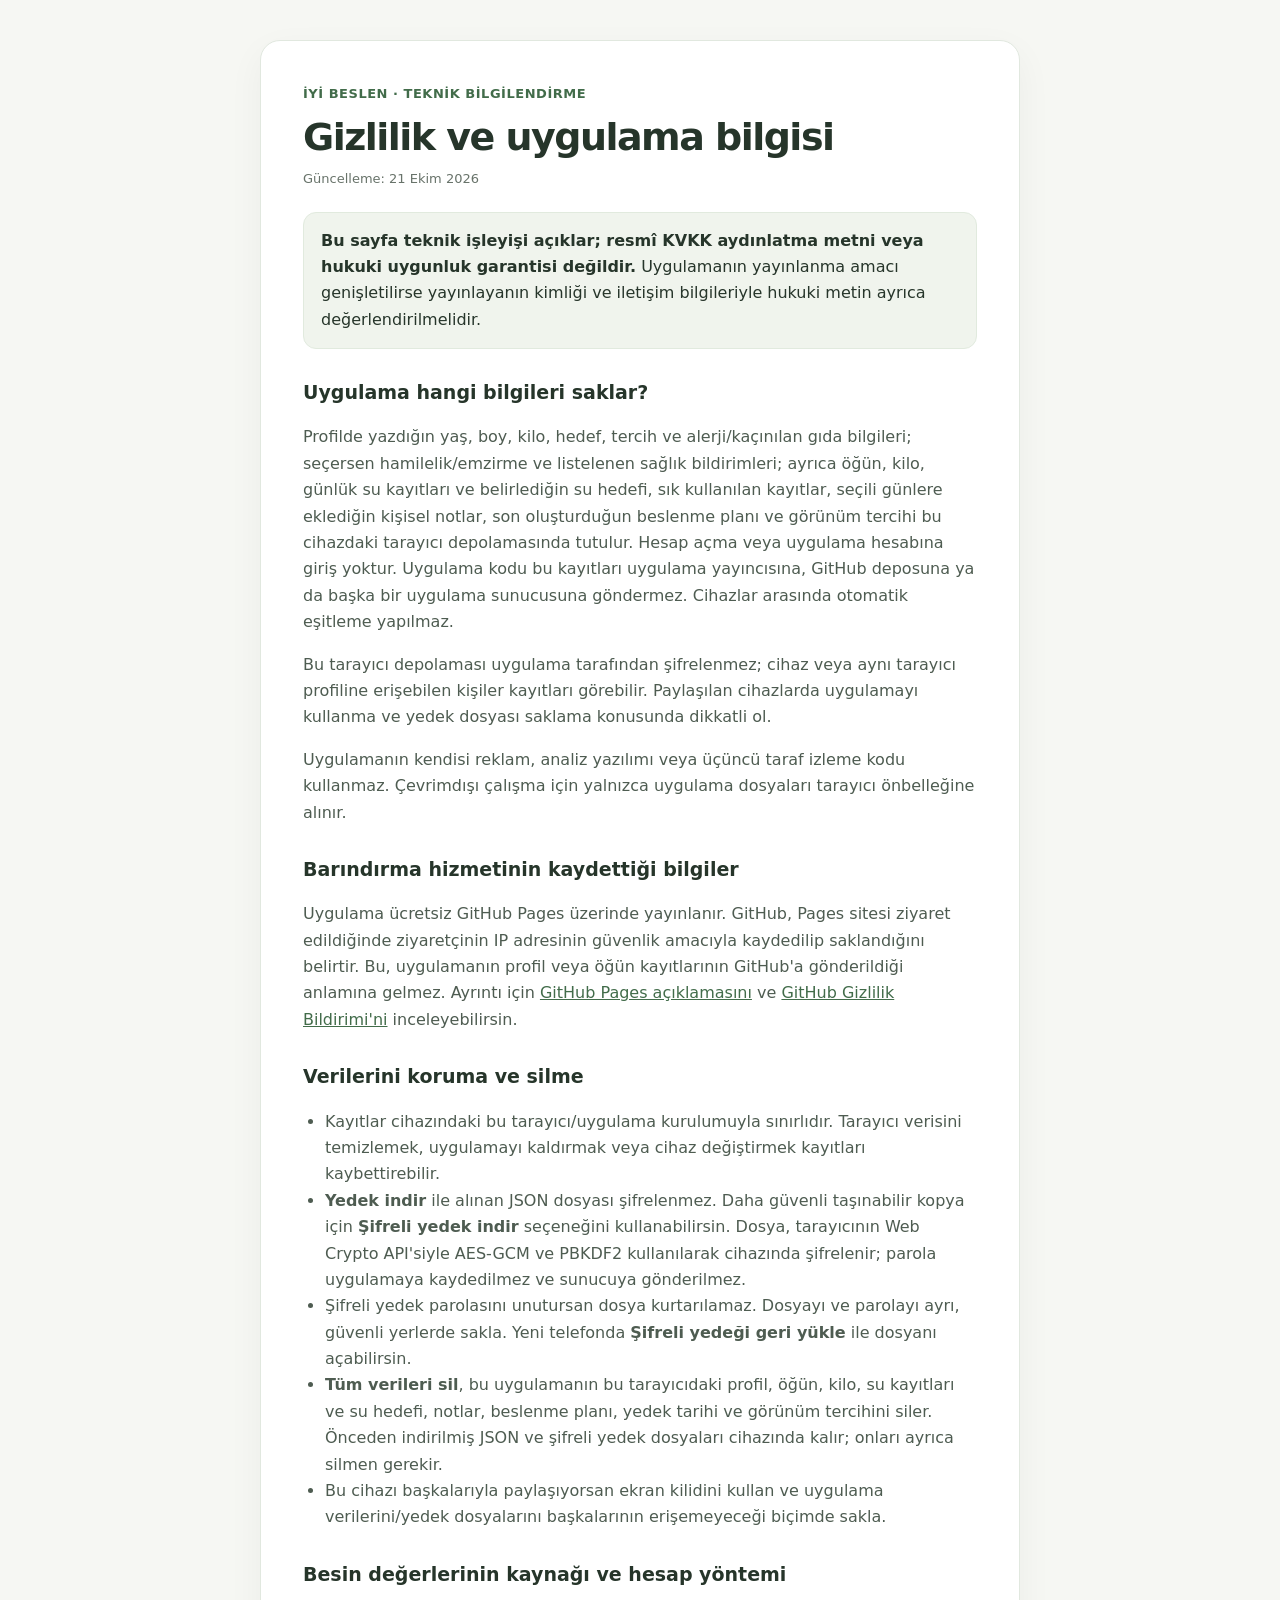
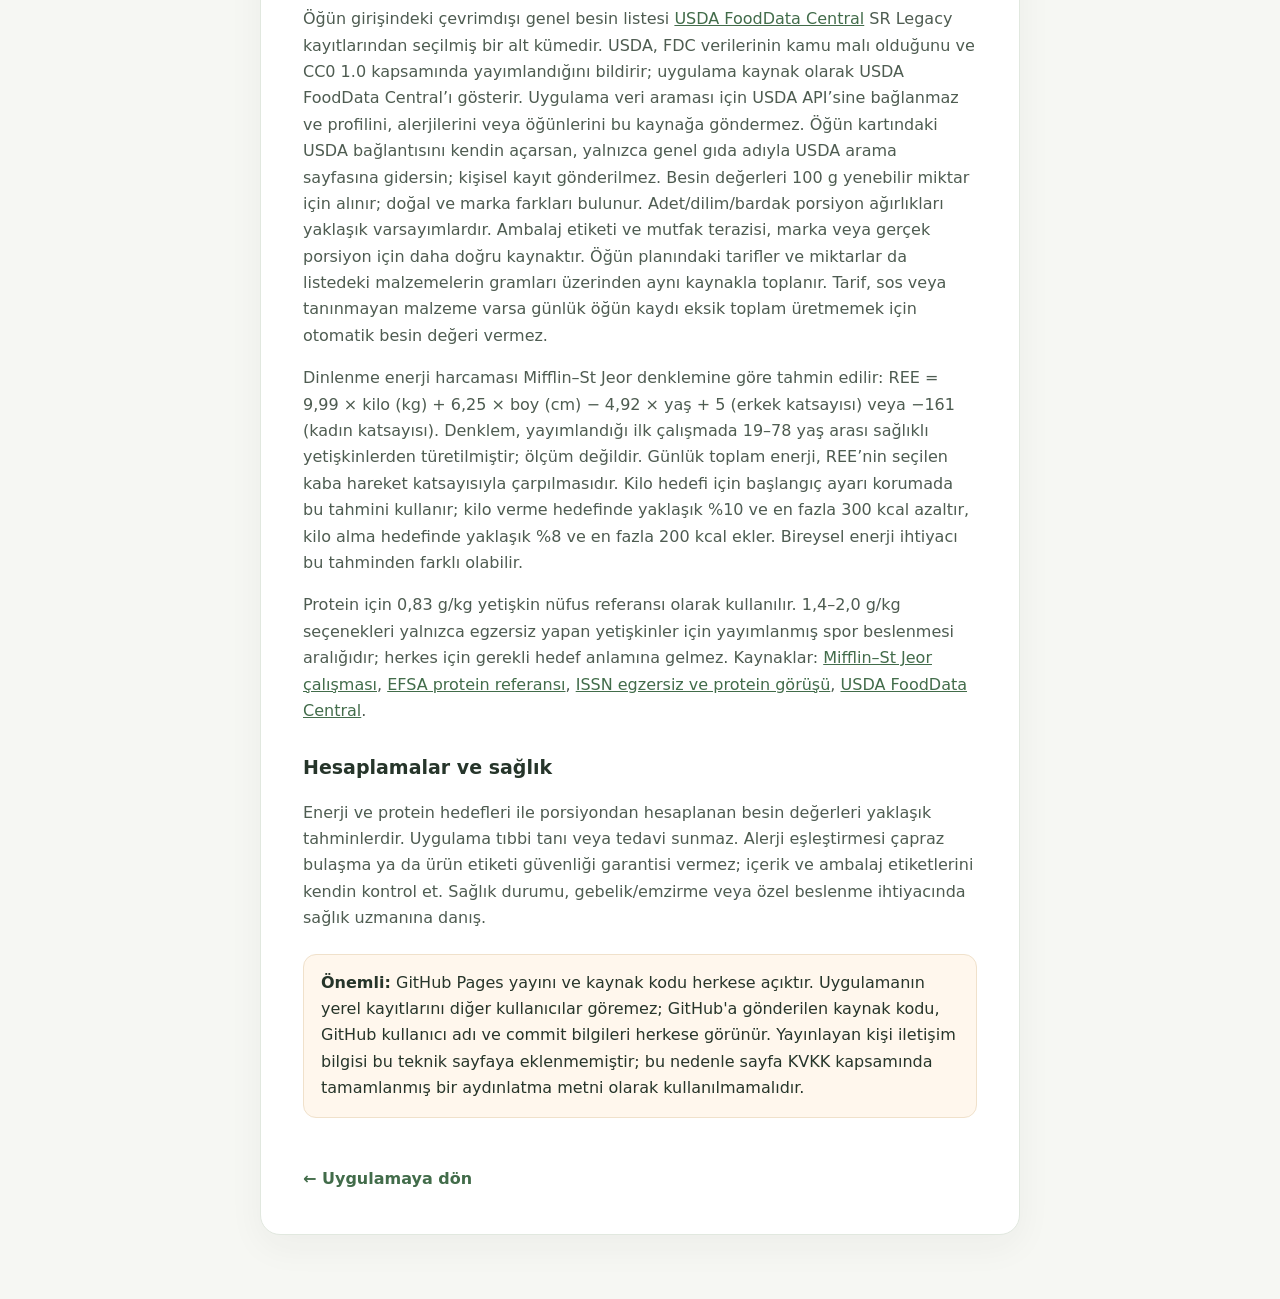
==== gizlilik.html @ 044e9d3b "Su verileri için gizlilik açıklamasını güncelle" ====
<!doctype html>
<html lang="tr">
<head>
  <meta charset="utf-8" />
  <meta name="viewport" content="width=device-width, initial-scale=1" />
  <meta name="theme-color" content="#f6f7f3" />
  <title>Gizlilik ve uygulama bilgisi · İyi Beslen</title>
  <style>
    :root{color-scheme:light;--ink:#26352a;--muted:#68736a;--line:#e1e8df;--green:#426c4a;--paper:#fff;--bg:#f6f7f3}
    *{box-sizing:border-box}body{margin:0;background:var(--bg);color:var(--ink);font:16px/1.65 system-ui,-apple-system,"Segoe UI",sans-serif}main{width:min(760px,100% - 32px);margin:40px auto 64px}.card{background:var(--paper);border:1px solid var(--line);border-radius:20px;padding:clamp(22px,5vw,42px);box-shadow:0 12px 36px #2030200c}.brand{font-size:13px;color:var(--green);font-weight:750;letter-spacing:.04em}h1{font-size:clamp(27px,5vw,38px);line-height:1.15;letter-spacing:-.04em;margin:12px 0 8px}h2{font-size:19px;margin:28px 0 7px}p,li{color:#4e5c51}ul{padding-left:22px}.updated,.hint{color:var(--muted);font-size:13px}.callout{padding:15px 17px;border-radius:13px;background:#f0f4ed;border:1px solid #e1eade;margin:22px 0}.risk{background:#fff7ed;border-color:#f0e1cb}.back{display:inline-flex;margin-top:26px;color:var(--green);font-weight:700;text-decoration:none}.back:hover{text-decoration:underline}a{color:var(--green)}
    @media(prefers-color-scheme:dark){:root{color-scheme:dark;--ink:#e7eee8;--muted:#aab5aa;--line:#344239;--green:#a2c5a5;--paper:#202a22;--bg:#161d18}p,li{color:#c6d1c7}.callout{background:#27352a;border-color:#394d3c}.risk{background:#382f24;border-color:#5a4936}}
  </style>
</head>
<body>
<main><article class="card">
  <div class="brand">İYİ BESLEN · TEKNİK BİLGİLENDİRME</div>
  <h1>Gizlilik ve uygulama bilgisi</h1>
  <div class="updated">Güncelleme: 21 Ekim 2026</div>
  <div class="callout"><strong>Bu sayfa teknik işleyişi açıklar; resmî KVKK aydınlatma metni veya hukuki uygunluk garantisi değildir.</strong> Uygulamanın yayınlanma amacı genişletilirse yayınlayanın kimliği ve iletişim bilgileriyle hukuki metin ayrıca değerlendirilmelidir.</div>

  <h2>Uygulama hangi bilgileri saklar?</h2>
  <p>Profilde yazdığın yaş, boy, kilo, hedef, tercih ve alerji/kaçınılan gıda bilgileri; seçersen hamilelik/emzirme ve listelenen sağlık bildirimleri; ayrıca öğün, kilo, günlük su kayıtları ve belirlediğin su hedefi, sık kullanılan kayıtlar, seçili günlere eklediğin kişisel notlar, son oluşturduğun beslenme planı ve görünüm tercihi bu cihazdaki tarayıcı depolamasında tutulur. Hesap açma veya uygulama hesabına giriş yoktur. Uygulama kodu bu kayıtları uygulama yayıncısına, GitHub deposuna ya da başka bir uygulama sunucusuna göndermez. Cihazlar arasında otomatik eşitleme yapılmaz.</p>
  <p>Bu tarayıcı depolaması uygulama tarafından şifrelenmez; cihaz veya aynı tarayıcı profiline erişebilen kişiler kayıtları görebilir. Paylaşılan cihazlarda uygulamayı kullanma ve yedek dosyası saklama konusunda dikkatli ol.</p>
  <p>Uygulamanın kendisi reklam, analiz yazılımı veya üçüncü taraf izleme kodu kullanmaz. Çevrimdışı çalışma için yalnızca uygulama dosyaları tarayıcı önbelleğine alınır.</p>

  <h2>Barındırma hizmetinin kaydettiği bilgiler</h2>
  <p>Uygulama ücretsiz GitHub Pages üzerinde yayınlanır. GitHub, Pages sitesi ziyaret edildiğinde ziyaretçinin IP adresinin güvenlik amacıyla kaydedilip saklandığını belirtir. Bu, uygulamanın profil veya öğün kayıtlarının GitHub'a gönderildiği anlamına gelmez. Ayrıntı için <a href="https://docs.github.com/en/pages/getting-started-with-github-pages/what-is-github-pages">GitHub Pages açıklamasını</a> ve <a href="https://docs.github.com/en/site-policy/privacy-policies/github-general-privacy-statement">GitHub Gizlilik Bildirimi'ni</a> inceleyebilirsin.</p>

  <h2>Verilerini koruma ve silme</h2>
  <ul>
    <li>Kayıtlar cihazındaki bu tarayıcı/uygulama kurulumuyla sınırlıdır. Tarayıcı verisini temizlemek, uygulamayı kaldırmak veya cihaz değiştirmek kayıtları kaybettirebilir.</li>
    <li><strong>Yedek indir</strong> ile alınan JSON dosyası şifrelenmez. Daha güvenli taşınabilir kopya için <strong>Şifreli yedek indir</strong> seçeneğini kullanabilirsin. Dosya, tarayıcının Web Crypto API'siyle AES-GCM ve PBKDF2 kullanılarak cihazında şifrelenir; parola uygulamaya kaydedilmez ve sunucuya gönderilmez.</li>
    <li>Şifreli yedek parolasını unutursan dosya kurtarılamaz. Dosyayı ve parolayı ayrı, güvenli yerlerde sakla. Yeni telefonda <strong>Şifreli yedeği geri yükle</strong> ile dosyanı açabilirsin.</li>
    <li><strong>Tüm verileri sil</strong>, bu uygulamanın bu tarayıcıdaki profil, öğün, kilo, su kayıtları ve su hedefi, notlar, beslenme planı, yedek tarihi ve görünüm tercihini siler. Önceden indirilmiş JSON ve şifreli yedek dosyaları cihazında kalır; onları ayrıca silmen gerekir.</li>
    <li>Bu cihazı başkalarıyla paylaşıyorsan ekran kilidini kullan ve uygulama verilerini/yedek dosyalarını başkalarının erişemeyeceği biçimde sakla.</li>
  </ul>

  <h2>Besin değerlerinin kaynağı ve hesap yöntemi</h2>
  <p>Öğün girişindeki çevrimdışı genel besin listesi <a href="https://fdc.nal.usda.gov/" target="_blank" rel="noreferrer">USDA FoodData Central</a> SR Legacy kayıtlarından seçilmiş bir alt kümedir. USDA, FDC verilerinin kamu malı olduğunu ve CC0 1.0 kapsamında yayımlandığını bildirir; uygulama kaynak olarak USDA FoodData Central’ı gösterir. Uygulama veri araması için USDA API’sine bağlanmaz ve profilini, alerjilerini veya öğünlerini bu kaynağa göndermez. Öğün kartındaki USDA bağlantısını kendin açarsan, yalnızca genel gıda adıyla USDA arama sayfasına gidersin; kişisel kayıt gönderilmez. Besin değerleri 100 g yenebilir miktar için alınır; doğal ve marka farkları bulunur. Adet/dilim/bardak porsiyon ağırlıkları yaklaşık varsayımlardır. Ambalaj etiketi ve mutfak terazisi, marka veya gerçek porsiyon için daha doğru kaynaktır. Öğün planındaki tarifler ve miktarlar da listedeki malzemelerin gramları üzerinden aynı kaynakla toplanır. Tarif, sos veya tanınmayan malzeme varsa günlük öğün kaydı eksik toplam üretmemek için otomatik besin değeri vermez.</p>
  <p>Dinlenme enerji harcaması Mifflin–St Jeor denklemine göre tahmin edilir: REE = 9,99 × kilo (kg) + 6,25 × boy (cm) − 4,92 × yaş + 5 (erkek katsayısı) veya −161 (kadın katsayısı). Denklem, yayımlandığı ilk çalışmada 19–78 yaş arası sağlıklı yetişkinlerden türetilmiştir; ölçüm değildir. Günlük toplam enerji, REE’nin seçilen kaba hareket katsayısıyla çarpılmasıdır. Kilo hedefi için başlangıç ayarı korumada bu tahmini kullanır; kilo verme hedefinde yaklaşık %10 ve en fazla 300 kcal azaltır, kilo alma hedefinde yaklaşık %8 ve en fazla 200 kcal ekler. Bireysel enerji ihtiyacı bu tahminden farklı olabilir.</p>
  <p>Protein için 0,83 g/kg yetişkin nüfus referansı olarak kullanılır. 1,4–2,0 g/kg seçenekleri yalnızca egzersiz yapan yetişkinler için yayımlanmış spor beslenmesi aralığıdır; herkes için gerekli hedef anlamına gelmez. Kaynaklar: <a href="https://pubmed.ncbi.nlm.nih.gov/2305711/">Mifflin–St Jeor çalışması</a>, <a href="https://www.efsa.europa.eu/en/efsajournal/pub/2557">EFSA protein referansı</a>, <a href="https://pmc.ncbi.nlm.nih.gov/articles/PMC5477153/">ISSN egzersiz ve protein görüşü</a>, <a href="https://fdc.nal.usda.gov/">USDA FoodData Central</a>.</p>

  <h2>Hesaplamalar ve sağlık</h2>
  <p>Enerji ve protein hedefleri ile porsiyondan hesaplanan besin değerleri yaklaşık tahminlerdir. Uygulama tıbbi tanı veya tedavi sunmaz. Alerji eşleştirmesi çapraz bulaşma ya da ürün etiketi güvenliği garantisi vermez; içerik ve ambalaj etiketlerini kendin kontrol et. Sağlık durumu, gebelik/emzirme veya özel beslenme ihtiyacında sağlık uzmanına danış.</p>

  <div class="callout risk"><strong>Önemli:</strong> GitHub Pages yayını ve kaynak kodu herkese açıktır. Uygulamanın yerel kayıtlarını diğer kullanıcılar göremez; GitHub'a gönderilen kaynak kodu, GitHub kullanıcı adı ve commit bilgileri herkese görünür. Yayınlayan kişi iletişim bilgisi bu teknik sayfaya eklenmemiştir; bu nedenle sayfa KVKK kapsamında tamamlanmış bir aydınlatma metni olarak kullanılmamalıdır.</div>
  <a class="back" href="./">← Uygulamaya dön</a>
</article></main>
</body>
</html>
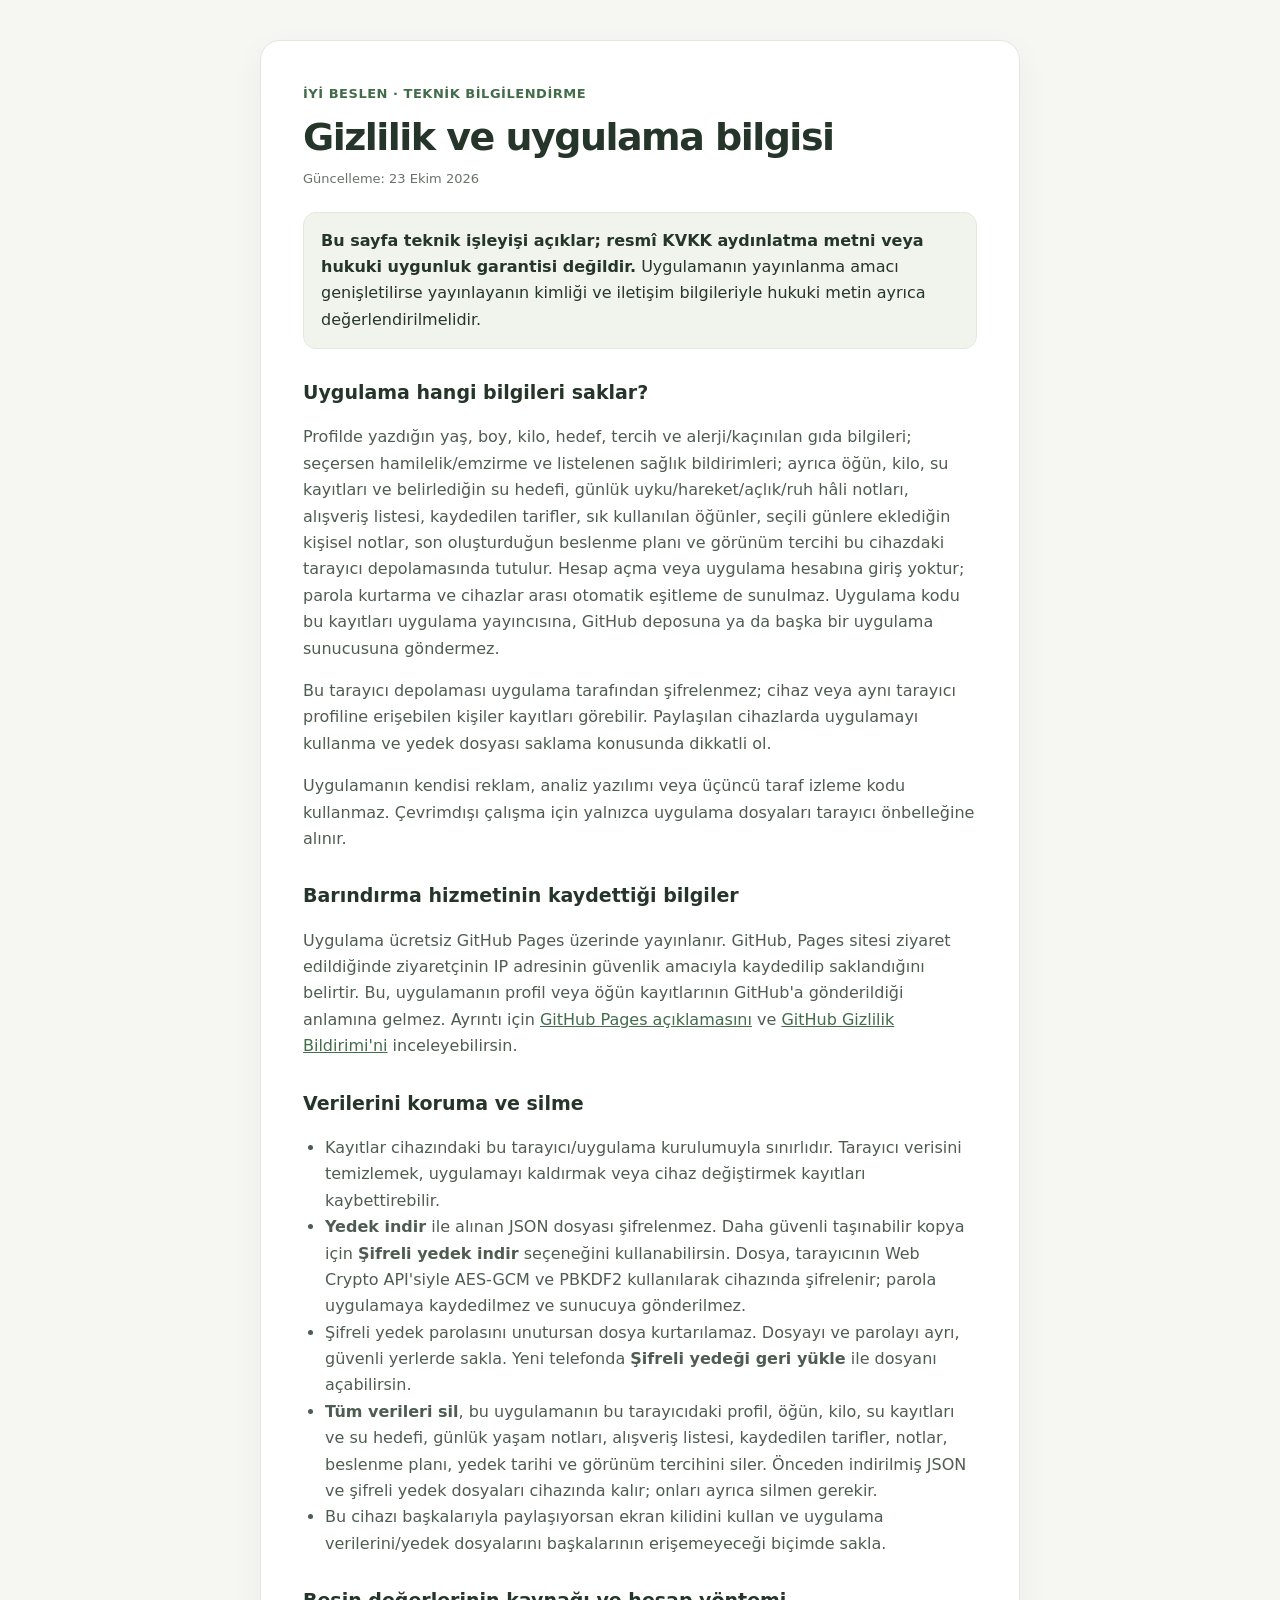
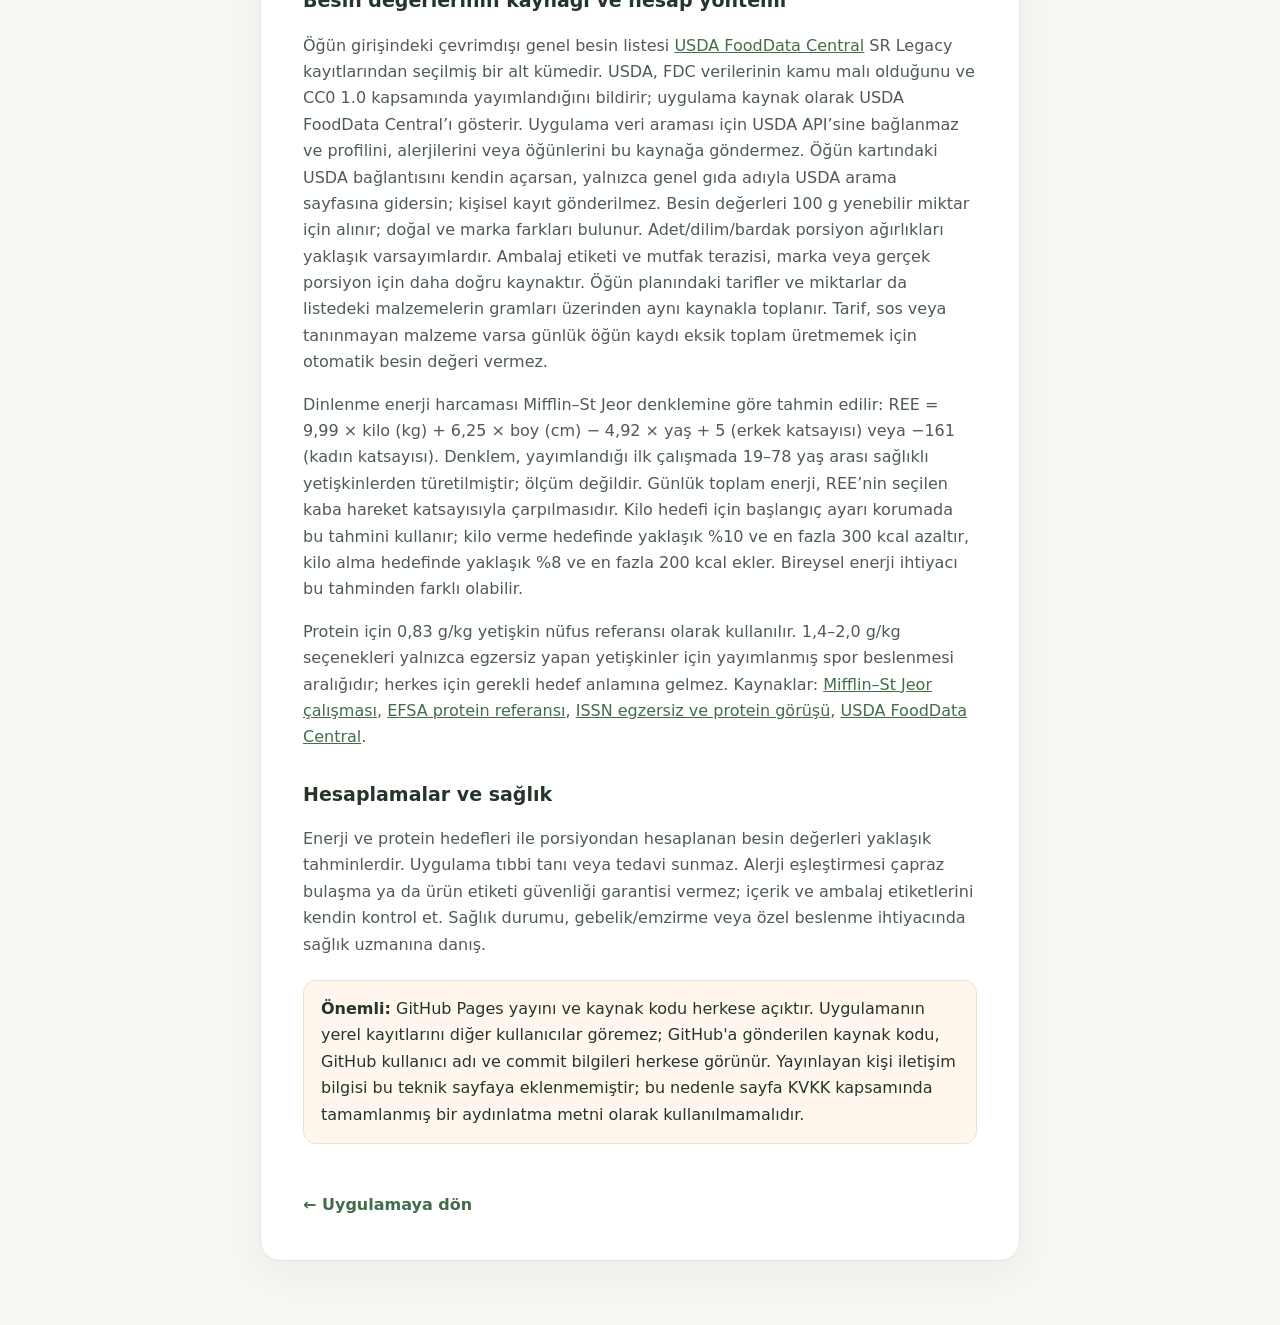
==== commit d90871d6: "Update privacy notice for new offline features" ====
--- a/gizlilik.html
+++ b/gizlilik.html
@@ -15,11 +15,11 @@
 <main><article class="card">
   <div class="brand">İYİ BESLEN · TEKNİK BİLGİLENDİRME</div>
   <h1>Gizlilik ve uygulama bilgisi</h1>
-  <div class="updated">Güncelleme: 21 Ekim 2026</div>
+  <div class="updated">Güncelleme: 23 Ekim 2026</div>
   <div class="callout"><strong>Bu sayfa teknik işleyişi açıklar; resmî KVKK aydınlatma metni veya hukuki uygunluk garantisi değildir.</strong> Uygulamanın yayınlanma amacı genişletilirse yayınlayanın kimliği ve iletişim bilgileriyle hukuki metin ayrıca değerlendirilmelidir.</div>
 
   <h2>Uygulama hangi bilgileri saklar?</h2>
-  <p>Profilde yazdığın yaş, boy, kilo, hedef, tercih ve alerji/kaçınılan gıda bilgileri; seçersen hamilelik/emzirme ve listelenen sağlık bildirimleri; ayrıca öğün, kilo, günlük su kayıtları ve belirlediğin su hedefi, sık kullanılan kayıtlar, seçili günlere eklediğin kişisel notlar, son oluşturduğun beslenme planı ve görünüm tercihi bu cihazdaki tarayıcı depolamasında tutulur. Hesap açma veya uygulama hesabına giriş yoktur. Uygulama kodu bu kayıtları uygulama yayıncısına, GitHub deposuna ya da başka bir uygulama sunucusuna göndermez. Cihazlar arasında otomatik eşitleme yapılmaz.</p>
+  <p>Profilde yazdığın yaş, boy, kilo, hedef, tercih ve alerji/kaçınılan gıda bilgileri; seçersen hamilelik/emzirme ve listelenen sağlık bildirimleri; ayrıca öğün, kilo, su kayıtları ve belirlediğin su hedefi, günlük uyku/hareket/açlık/ruh hâli notları, alışveriş listesi, kaydedilen tarifler, sık kullanılan öğünler, seçili günlere eklediğin kişisel notlar, son oluşturduğun beslenme planı ve görünüm tercihi bu cihazdaki tarayıcı depolamasında tutulur. Hesap açma veya uygulama hesabına giriş yoktur; parola kurtarma ve cihazlar arası otomatik eşitleme de sunulmaz. Uygulama kodu bu kayıtları uygulama yayıncısına, GitHub deposuna ya da başka bir uygulama sunucusuna göndermez.</p>
   <p>Bu tarayıcı depolaması uygulama tarafından şifrelenmez; cihaz veya aynı tarayıcı profiline erişebilen kişiler kayıtları görebilir. Paylaşılan cihazlarda uygulamayı kullanma ve yedek dosyası saklama konusunda dikkatli ol.</p>
   <p>Uygulamanın kendisi reklam, analiz yazılımı veya üçüncü taraf izleme kodu kullanmaz. Çevrimdışı çalışma için yalnızca uygulama dosyaları tarayıcı önbelleğine alınır.</p>
 
@@ -31,7 +31,7 @@
     <li>Kayıtlar cihazındaki bu tarayıcı/uygulama kurulumuyla sınırlıdır. Tarayıcı verisini temizlemek, uygulamayı kaldırmak veya cihaz değiştirmek kayıtları kaybettirebilir.</li>
     <li><strong>Yedek indir</strong> ile alınan JSON dosyası şifrelenmez. Daha güvenli taşınabilir kopya için <strong>Şifreli yedek indir</strong> seçeneğini kullanabilirsin. Dosya, tarayıcının Web Crypto API'siyle AES-GCM ve PBKDF2 kullanılarak cihazında şifrelenir; parola uygulamaya kaydedilmez ve sunucuya gönderilmez.</li>
     <li>Şifreli yedek parolasını unutursan dosya kurtarılamaz. Dosyayı ve parolayı ayrı, güvenli yerlerde sakla. Yeni telefonda <strong>Şifreli yedeği geri yükle</strong> ile dosyanı açabilirsin.</li>
-    <li><strong>Tüm verileri sil</strong>, bu uygulamanın bu tarayıcıdaki profil, öğün, kilo, su kayıtları ve su hedefi, notlar, beslenme planı, yedek tarihi ve görünüm tercihini siler. Önceden indirilmiş JSON ve şifreli yedek dosyaları cihazında kalır; onları ayrıca silmen gerekir.</li>
+    <li><strong>Tüm verileri sil</strong>, bu uygulamanın bu tarayıcıdaki profil, öğün, kilo, su kayıtları ve su hedefi, günlük yaşam notları, alışveriş listesi, kaydedilen tarifler, notlar, beslenme planı, yedek tarihi ve görünüm tercihini siler. Önceden indirilmiş JSON ve şifreli yedek dosyaları cihazında kalır; onları ayrıca silmen gerekir.</li>
     <li>Bu cihazı başkalarıyla paylaşıyorsan ekran kilidini kullan ve uygulama verilerini/yedek dosyalarını başkalarının erişemeyeceği biçimde sakla.</li>
   </ul>
 
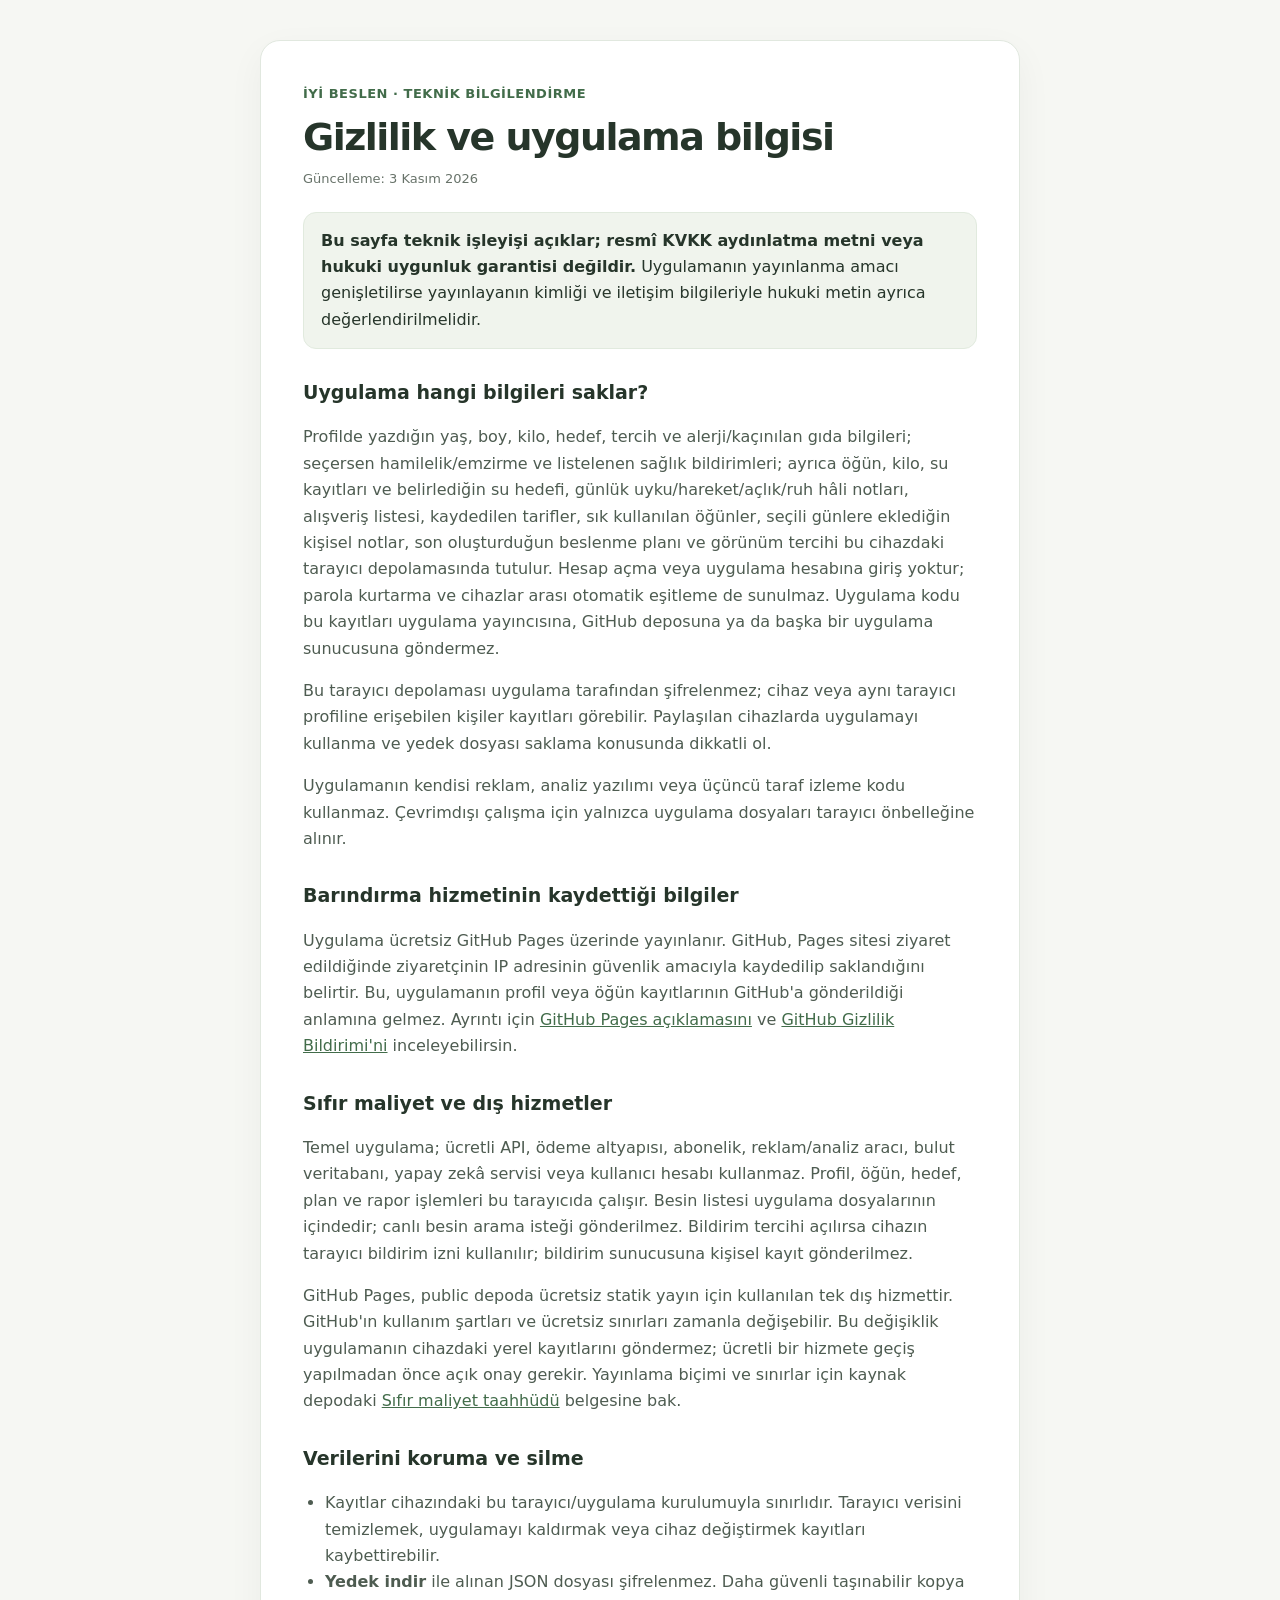
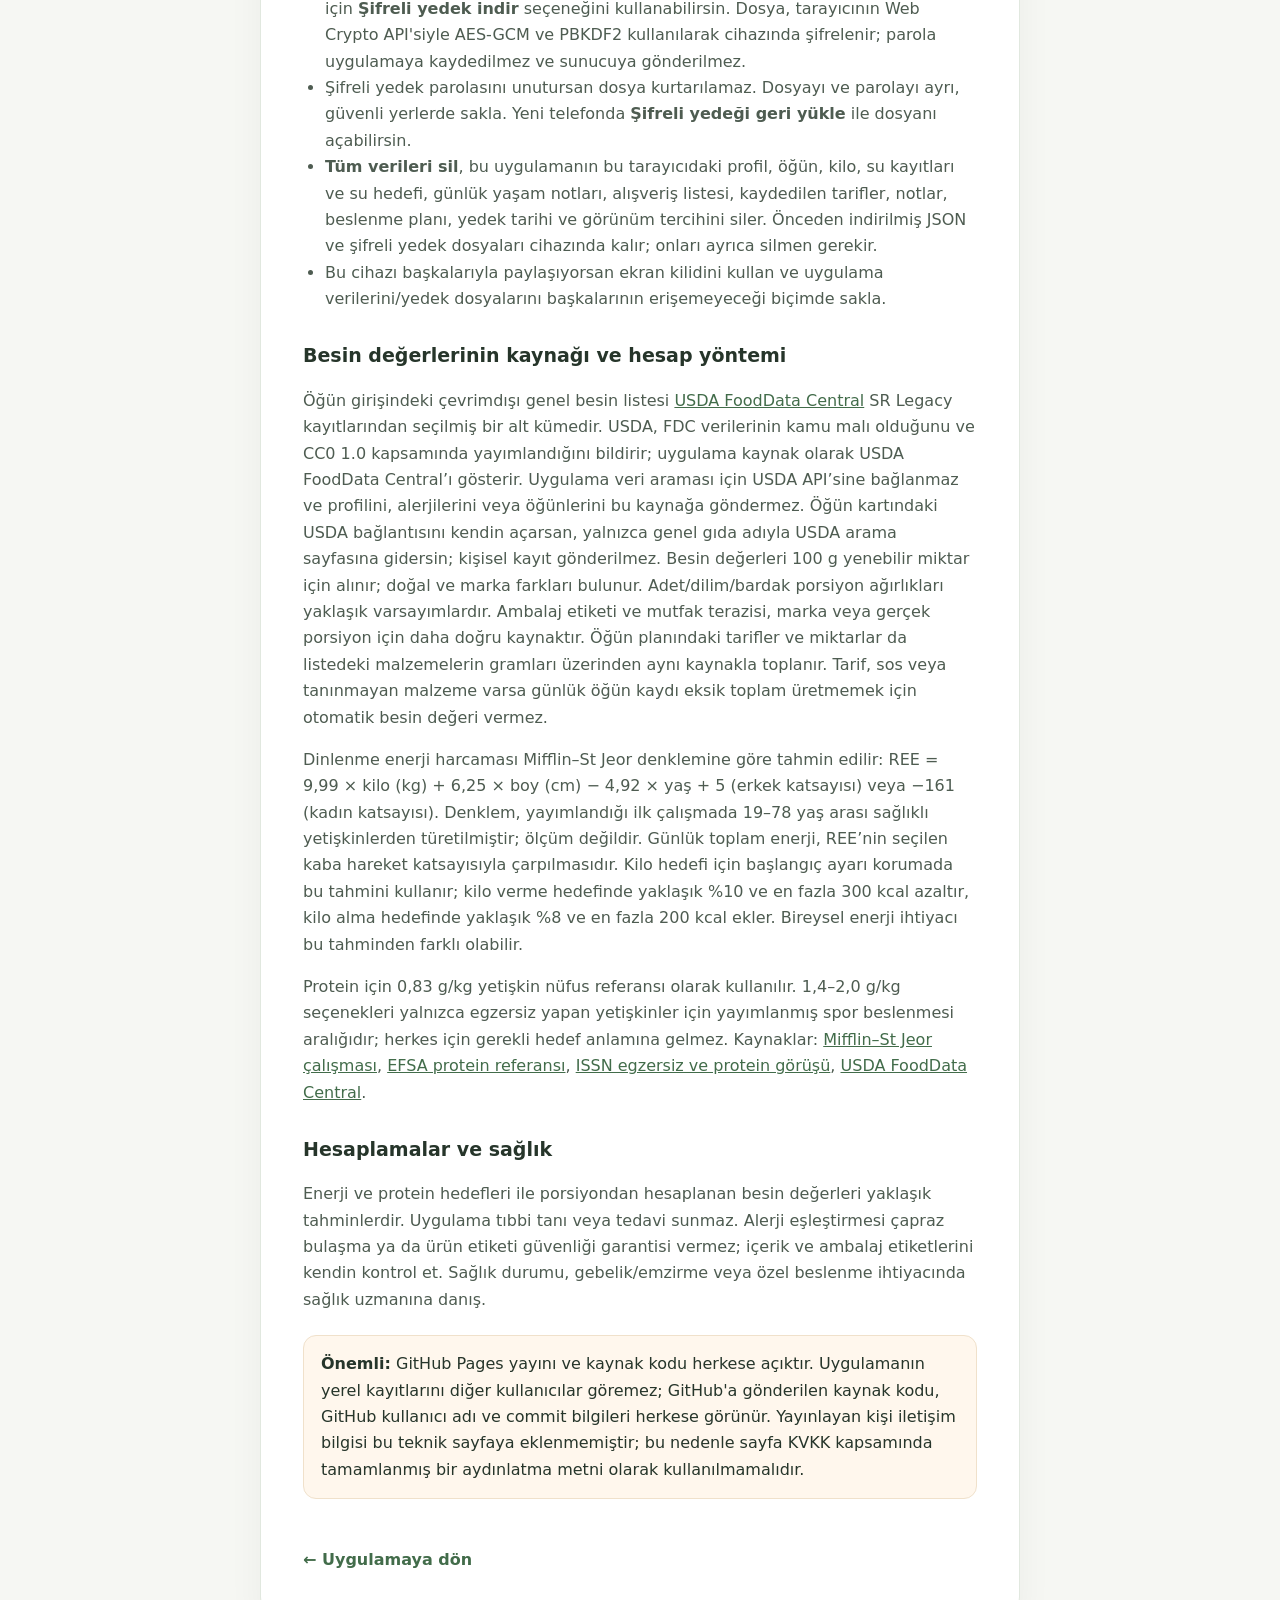
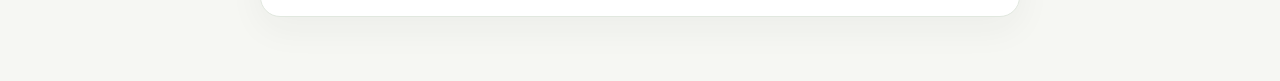
==== commit 2a617eeb: "Clarify zero-cost local data handling" ====
--- a/gizlilik.html
+++ b/gizlilik.html
@@ -15,7 +15,7 @@
 <main><article class="card">
   <div class="brand">İYİ BESLEN · TEKNİK BİLGİLENDİRME</div>
   <h1>Gizlilik ve uygulama bilgisi</h1>
-  <div class="updated">Güncelleme: 23 Ekim 2026</div>
+  <div class="updated">Güncelleme: 3 Kasım 2026</div>
   <div class="callout"><strong>Bu sayfa teknik işleyişi açıklar; resmî KVKK aydınlatma metni veya hukuki uygunluk garantisi değildir.</strong> Uygulamanın yayınlanma amacı genişletilirse yayınlayanın kimliği ve iletişim bilgileriyle hukuki metin ayrıca değerlendirilmelidir.</div>
 
   <h2>Uygulama hangi bilgileri saklar?</h2>
@@ -25,6 +25,10 @@
 
   <h2>Barındırma hizmetinin kaydettiği bilgiler</h2>
   <p>Uygulama ücretsiz GitHub Pages üzerinde yayınlanır. GitHub, Pages sitesi ziyaret edildiğinde ziyaretçinin IP adresinin güvenlik amacıyla kaydedilip saklandığını belirtir. Bu, uygulamanın profil veya öğün kayıtlarının GitHub'a gönderildiği anlamına gelmez. Ayrıntı için <a href="https://docs.github.com/en/pages/getting-started-with-github-pages/what-is-github-pages">GitHub Pages açıklamasını</a> ve <a href="https://docs.github.com/en/site-policy/privacy-policies/github-general-privacy-statement">GitHub Gizlilik Bildirimi'ni</a> inceleyebilirsin.</p>
+
+  <h2>Sıfır maliyet ve dış hizmetler</h2>
+  <p>Temel uygulama; ücretli API, ödeme altyapısı, abonelik, reklam/analiz aracı, bulut veritabanı, yapay zekâ servisi veya kullanıcı hesabı kullanmaz. Profil, öğün, hedef, plan ve rapor işlemleri bu tarayıcıda çalışır. Besin listesi uygulama dosyalarının içindedir; canlı besin arama isteği gönderilmez. Bildirim tercihi açılırsa cihazın tarayıcı bildirim izni kullanılır; bildirim sunucusuna kişisel kayıt gönderilmez.</p>
+  <p>GitHub Pages, public depoda ücretsiz statik yayın için kullanılan tek dış hizmettir. GitHub'ın kullanım şartları ve ücretsiz sınırları zamanla değişebilir. Bu değişiklik uygulamanın cihazdaki yerel kayıtlarını göndermez; ücretli bir hizmete geçiş yapılmadan önce açık onay gerekir. Yayınlama biçimi ve sınırlar için kaynak depodaki <a href="./SIFIR_MALIYET.md">Sıfır maliyet taahhüdü</a> belgesine bak.</p>
 
   <h2>Verilerini koruma ve silme</h2>
   <ul>
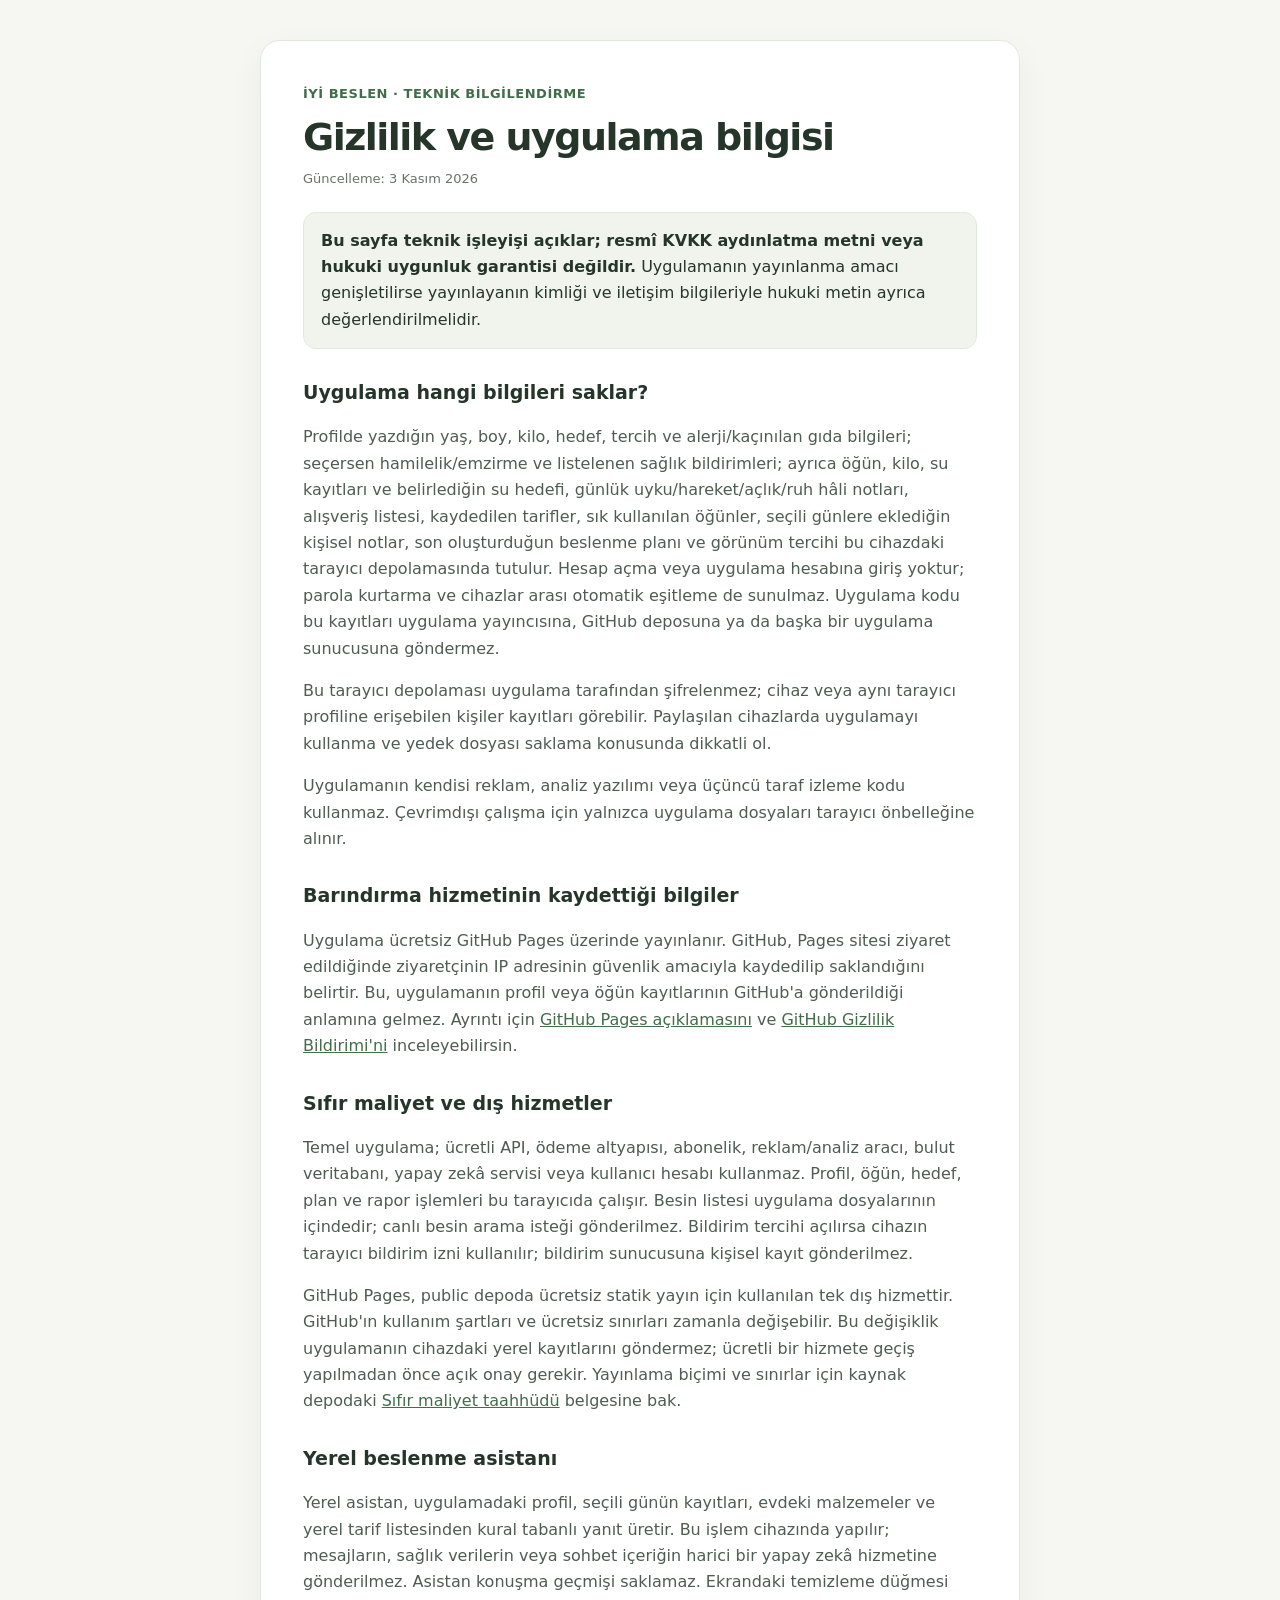
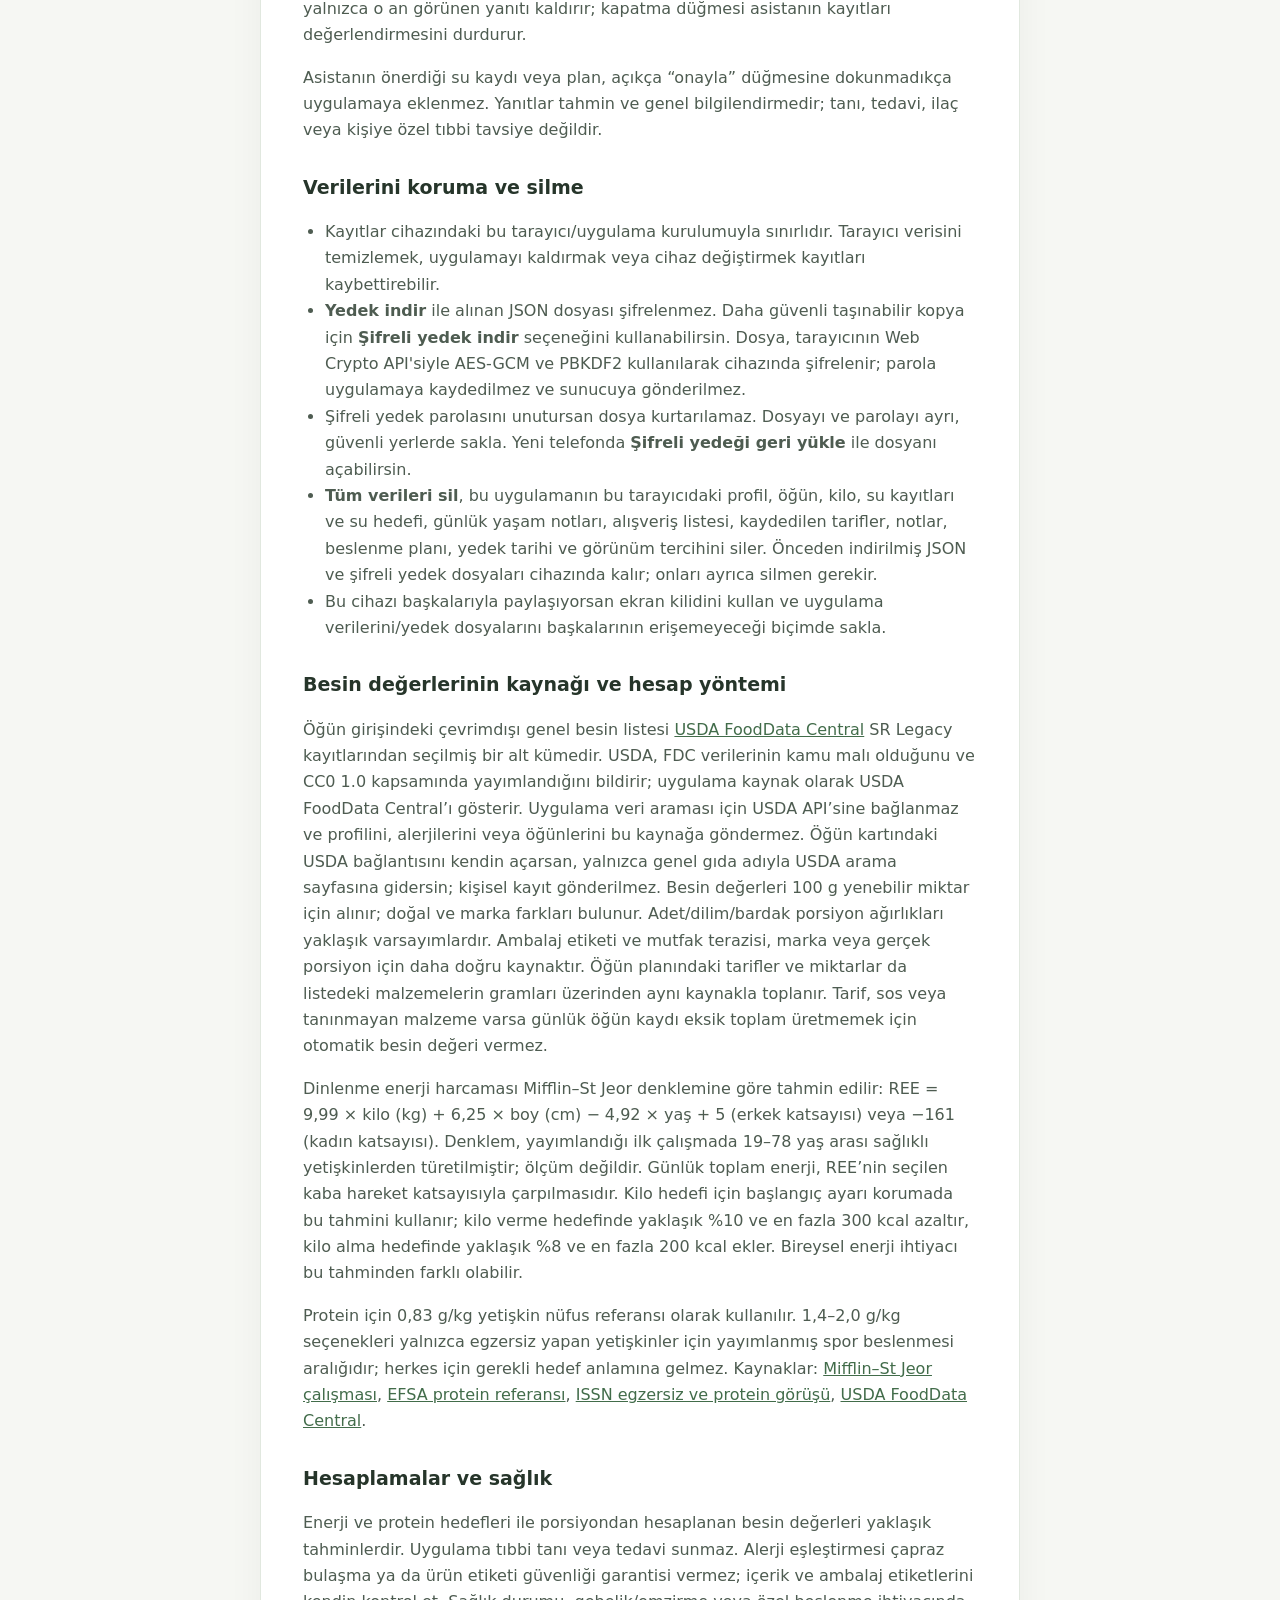
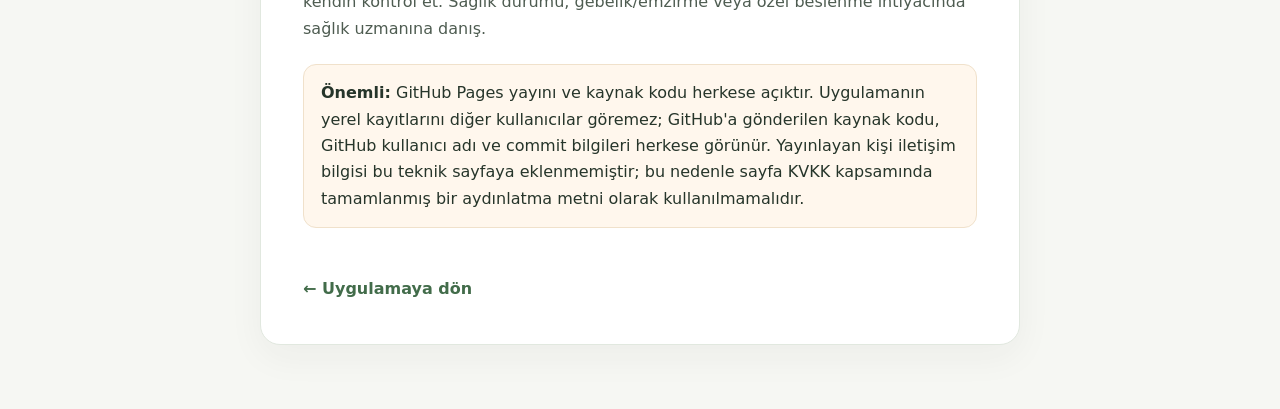
==== commit 648092f0: "Document local assistant data handling" ====
--- a/gizlilik.html
+++ b/gizlilik.html
@@ -30,6 +30,10 @@
   <p>Temel uygulama; ücretli API, ödeme altyapısı, abonelik, reklam/analiz aracı, bulut veritabanı, yapay zekâ servisi veya kullanıcı hesabı kullanmaz. Profil, öğün, hedef, plan ve rapor işlemleri bu tarayıcıda çalışır. Besin listesi uygulama dosyalarının içindedir; canlı besin arama isteği gönderilmez. Bildirim tercihi açılırsa cihazın tarayıcı bildirim izni kullanılır; bildirim sunucusuna kişisel kayıt gönderilmez.</p>
   <p>GitHub Pages, public depoda ücretsiz statik yayın için kullanılan tek dış hizmettir. GitHub'ın kullanım şartları ve ücretsiz sınırları zamanla değişebilir. Bu değişiklik uygulamanın cihazdaki yerel kayıtlarını göndermez; ücretli bir hizmete geçiş yapılmadan önce açık onay gerekir. Yayınlama biçimi ve sınırlar için kaynak depodaki <a href="./SIFIR_MALIYET.md">Sıfır maliyet taahhüdü</a> belgesine bak.</p>
 
+  <h2>Yerel beslenme asistanı</h2>
+  <p>Yerel asistan, uygulamadaki profil, seçili günün kayıtları, evdeki malzemeler ve yerel tarif listesinden kural tabanlı yanıt üretir. Bu işlem cihazında yapılır; mesajların, sağlık verilerin veya sohbet içeriğin harici bir yapay zekâ hizmetine gönderilmez. Asistan konuşma geçmişi saklamaz. Ekrandaki temizleme düğmesi yalnızca o an görünen yanıtı kaldırır; kapatma düğmesi asistanın kayıtları değerlendirmesini durdurur.</p>
+  <p>Asistanın önerdiği su kaydı veya plan, açıkça “onayla” düğmesine dokunmadıkça uygulamaya eklenmez. Yanıtlar tahmin ve genel bilgilendirmedir; tanı, tedavi, ilaç veya kişiye özel tıbbi tavsiye değildir.</p>
+
   <h2>Verilerini koruma ve silme</h2>
   <ul>
     <li>Kayıtlar cihazındaki bu tarayıcı/uygulama kurulumuyla sınırlıdır. Tarayıcı verisini temizlemek, uygulamayı kaldırmak veya cihaz değiştirmek kayıtları kaybettirebilir.</li>
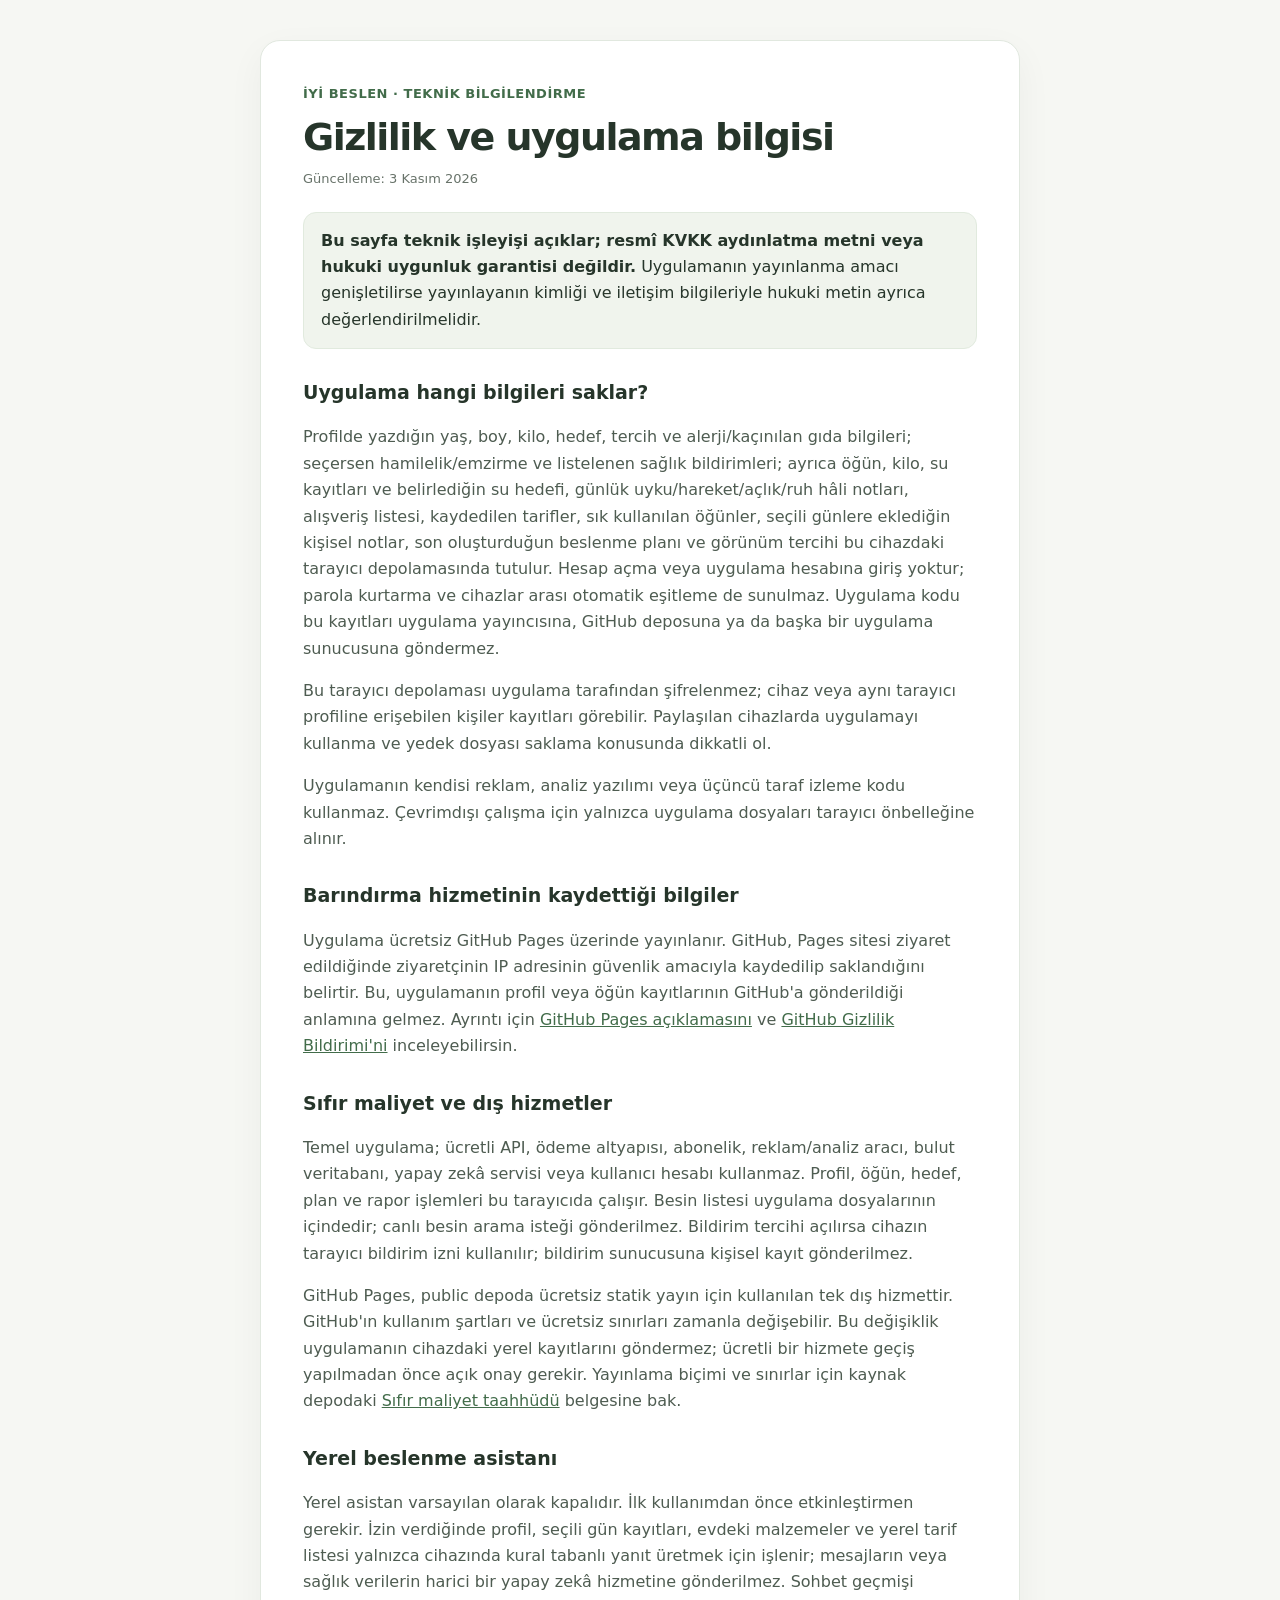
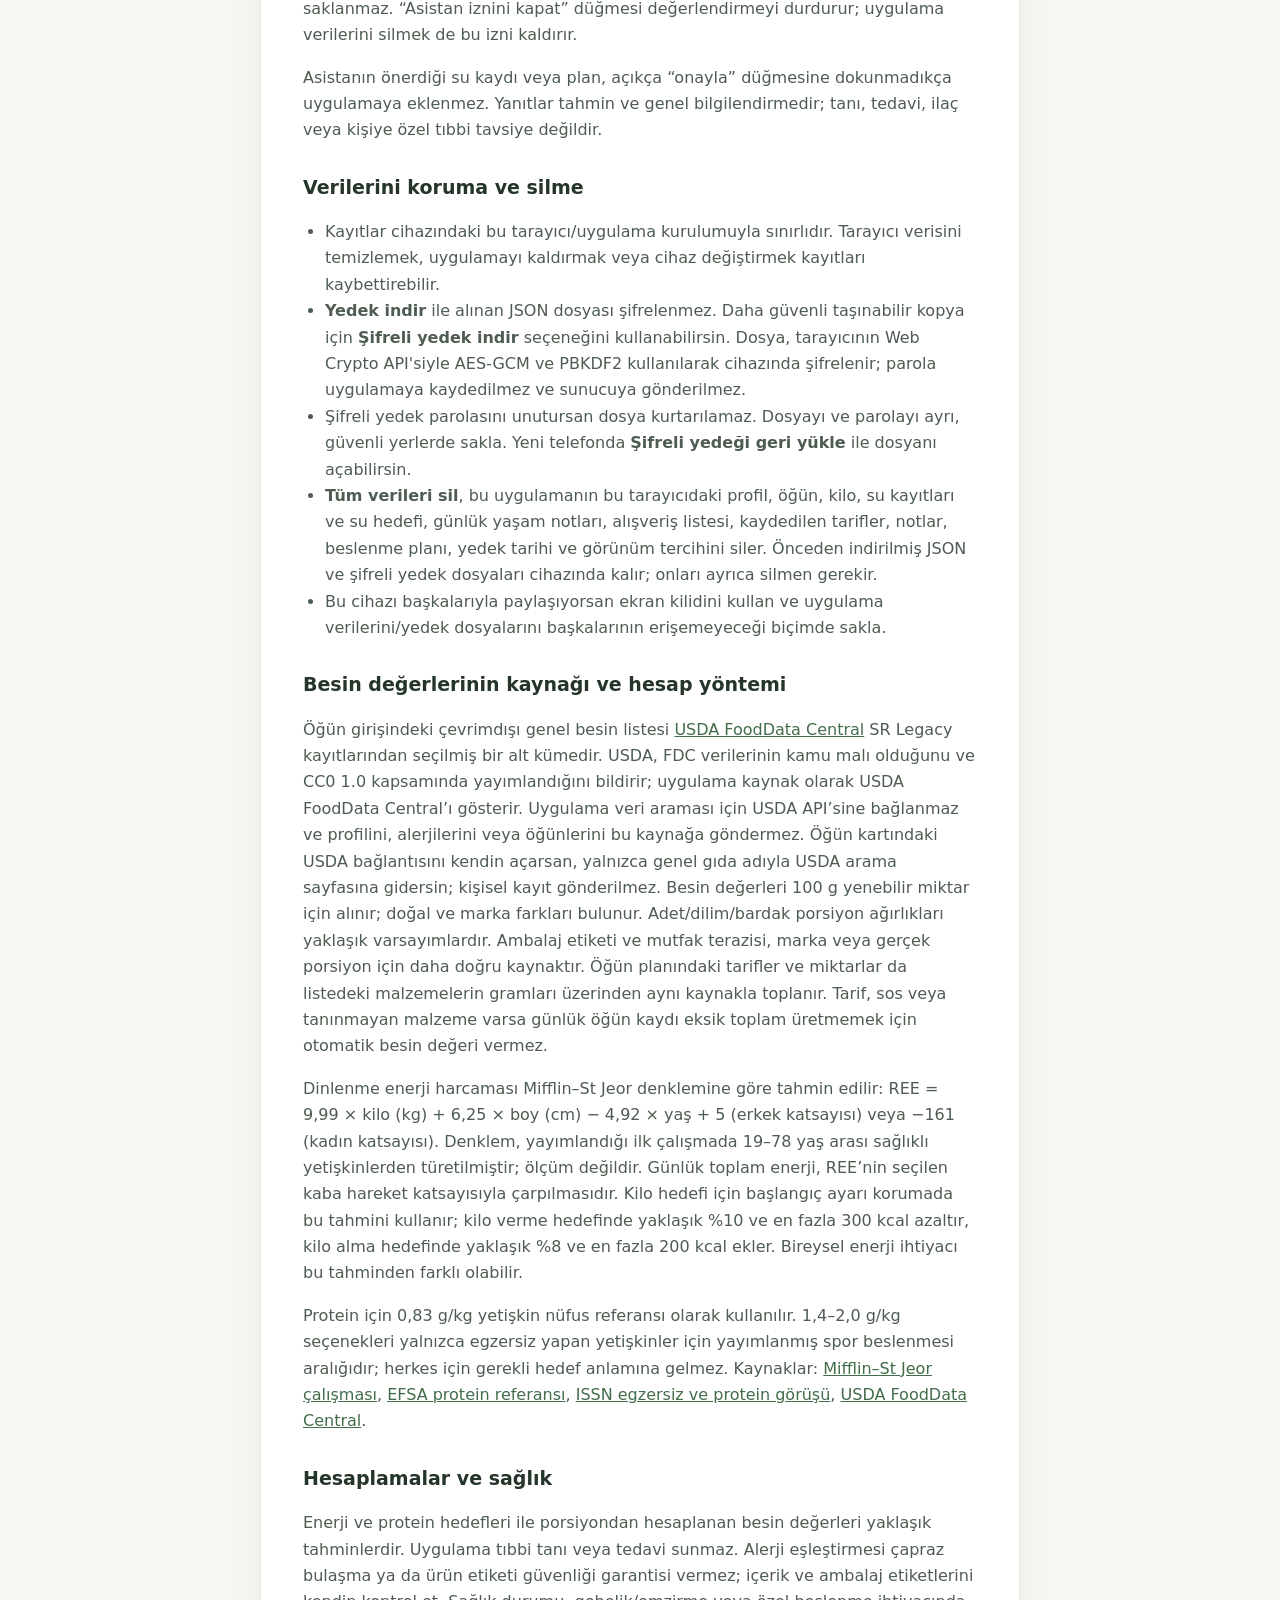
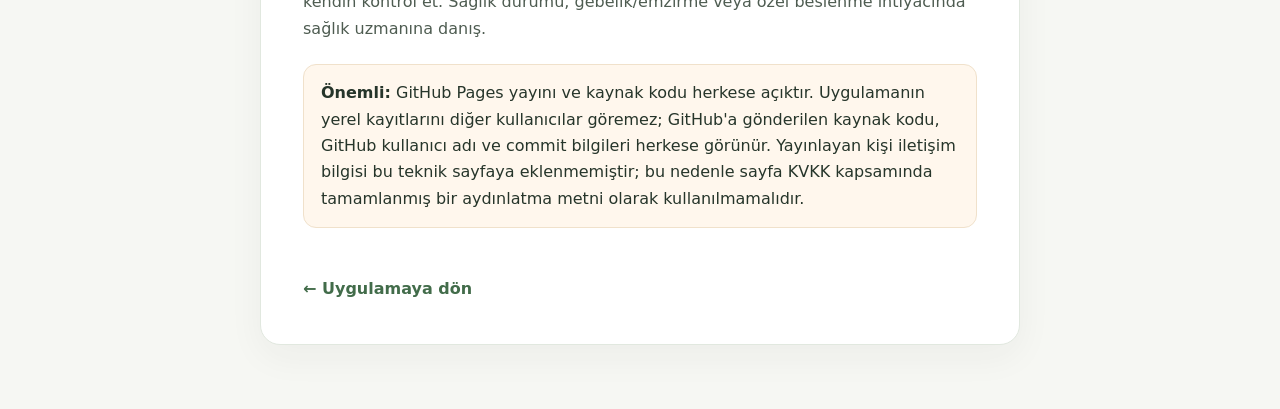
==== commit 8ab767e5: "Geliştir yerel asistan izni ve gizlilik akışı (gizlilik.html)" ====
--- a/gizlilik.html
+++ b/gizlilik.html
@@ -31,7 +31,7 @@
   <p>GitHub Pages, public depoda ücretsiz statik yayın için kullanılan tek dış hizmettir. GitHub'ın kullanım şartları ve ücretsiz sınırları zamanla değişebilir. Bu değişiklik uygulamanın cihazdaki yerel kayıtlarını göndermez; ücretli bir hizmete geçiş yapılmadan önce açık onay gerekir. Yayınlama biçimi ve sınırlar için kaynak depodaki <a href="./SIFIR_MALIYET.md">Sıfır maliyet taahhüdü</a> belgesine bak.</p>
 
   <h2>Yerel beslenme asistanı</h2>
-  <p>Yerel asistan, uygulamadaki profil, seçili günün kayıtları, evdeki malzemeler ve yerel tarif listesinden kural tabanlı yanıt üretir. Bu işlem cihazında yapılır; mesajların, sağlık verilerin veya sohbet içeriğin harici bir yapay zekâ hizmetine gönderilmez. Asistan konuşma geçmişi saklamaz. Ekrandaki temizleme düğmesi yalnızca o an görünen yanıtı kaldırır; kapatma düğmesi asistanın kayıtları değerlendirmesini durdurur.</p>
+  <p>Yerel asistan varsayılan olarak kapalıdır. İlk kullanımdan önce etkinleştirmen gerekir. İzin verdiğinde profil, seçili gün kayıtları, evdeki malzemeler ve yerel tarif listesi yalnızca cihazında kural tabanlı yanıt üretmek için işlenir; mesajların veya sağlık verilerin harici bir yapay zekâ hizmetine gönderilmez. Sohbet geçmişi saklanmaz. “Asistan iznini kapat” düğmesi değerlendirmeyi durdurur; uygulama verilerini silmek de bu izni kaldırır.</p>
   <p>Asistanın önerdiği su kaydı veya plan, açıkça “onayla” düğmesine dokunmadıkça uygulamaya eklenmez. Yanıtlar tahmin ve genel bilgilendirmedir; tanı, tedavi, ilaç veya kişiye özel tıbbi tavsiye değildir.</p>
 
   <h2>Verilerini koruma ve silme</h2>
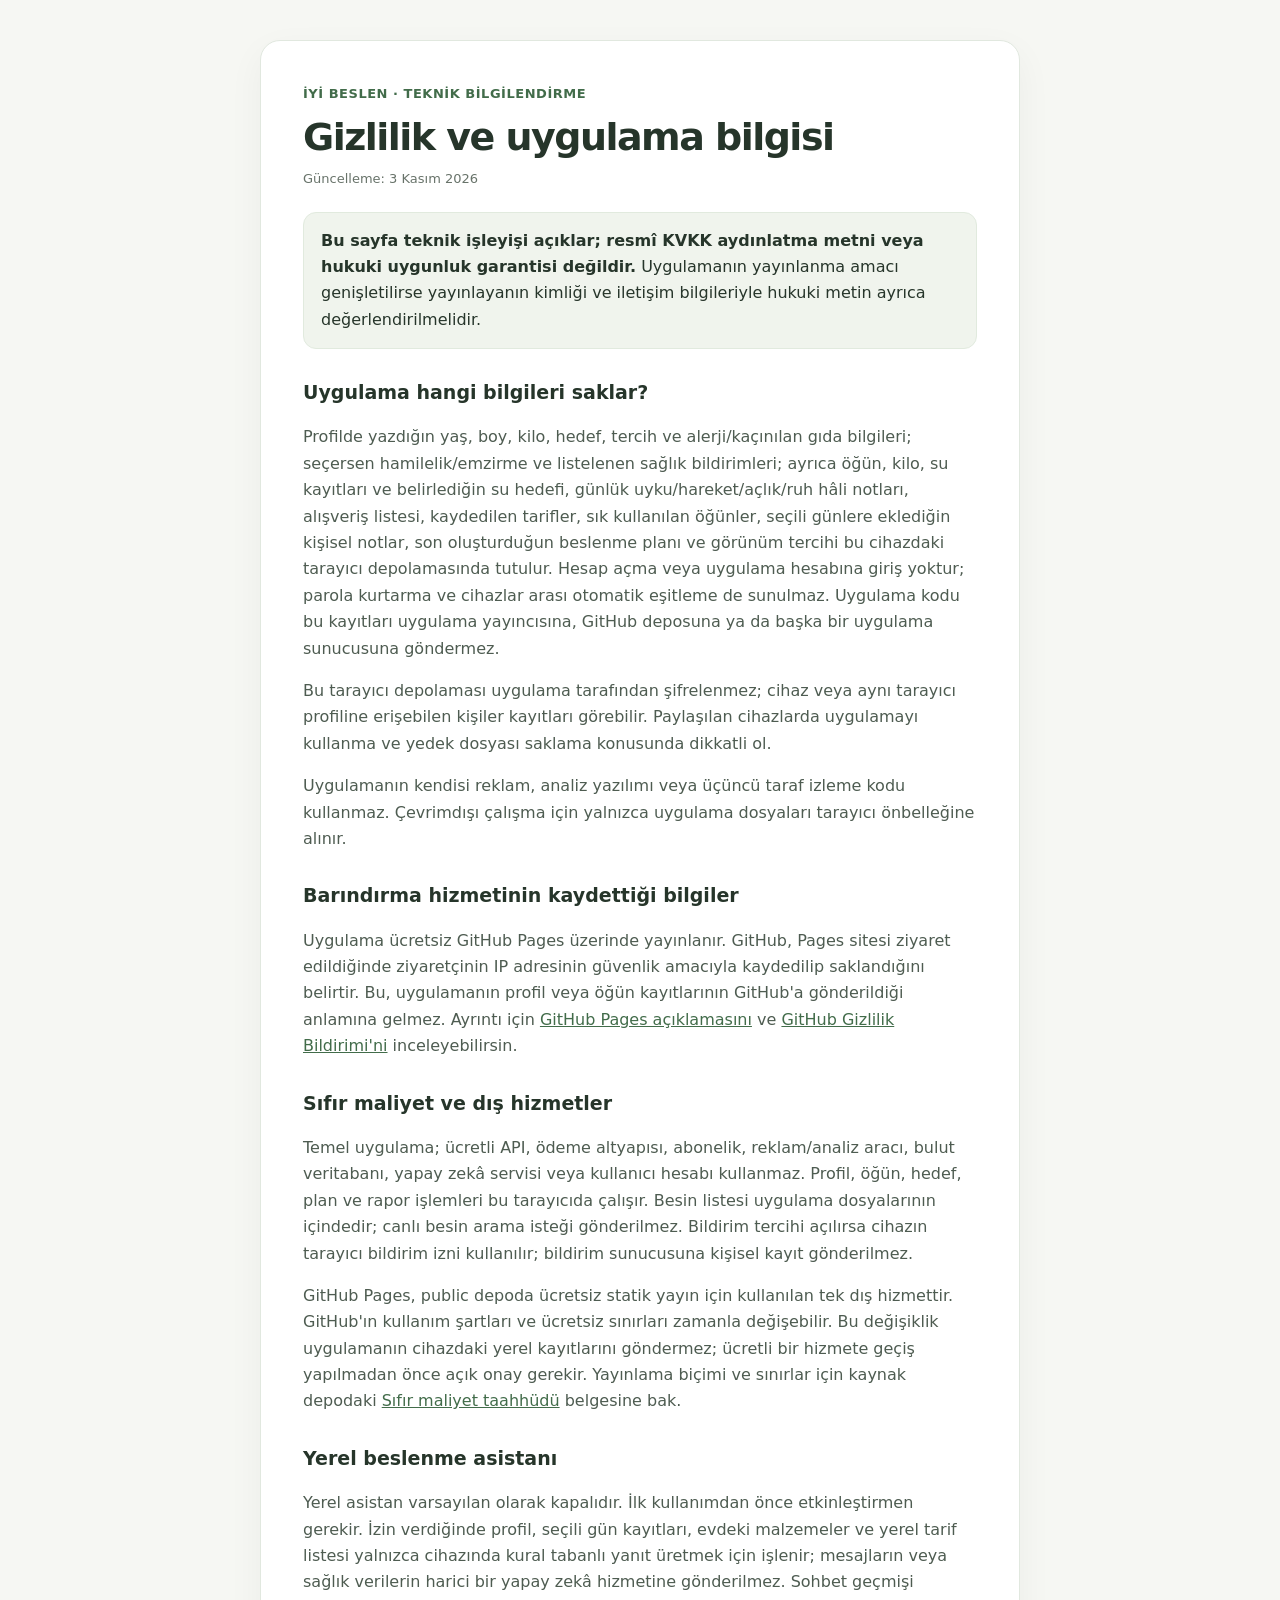
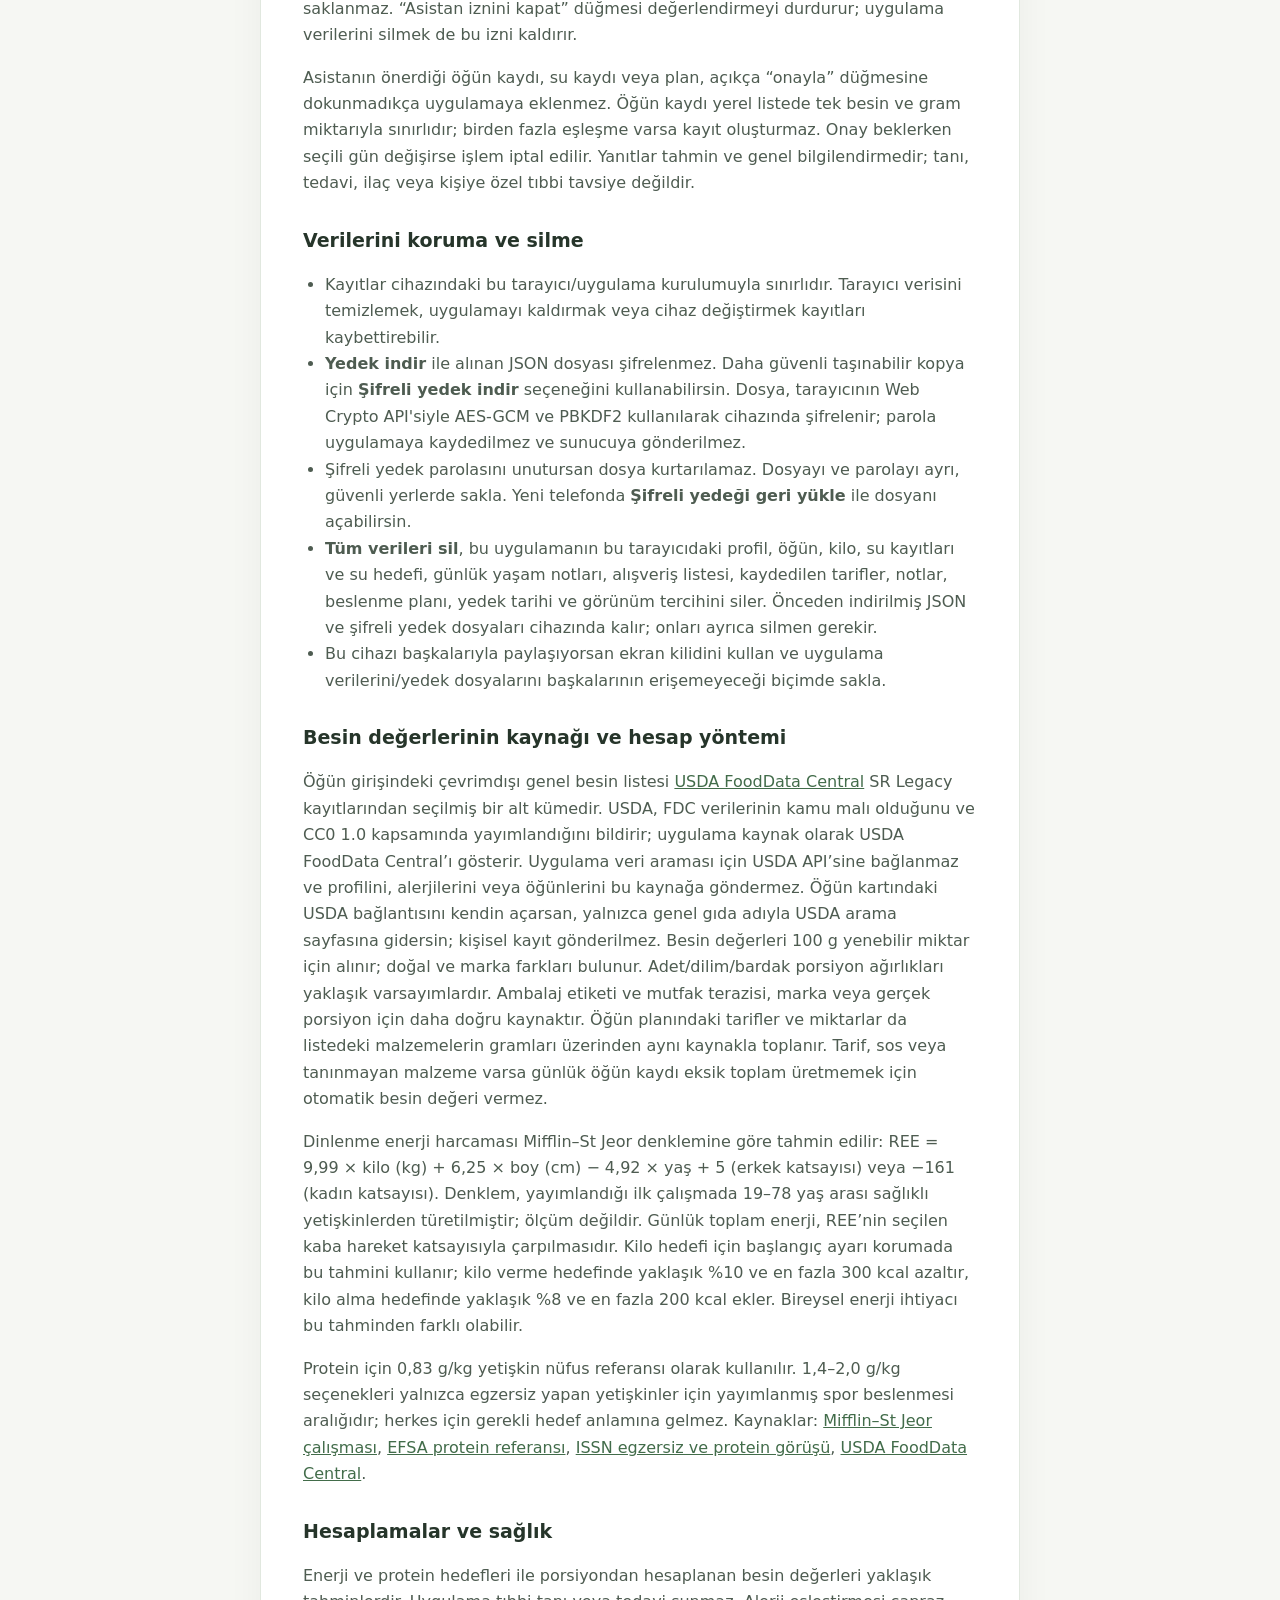
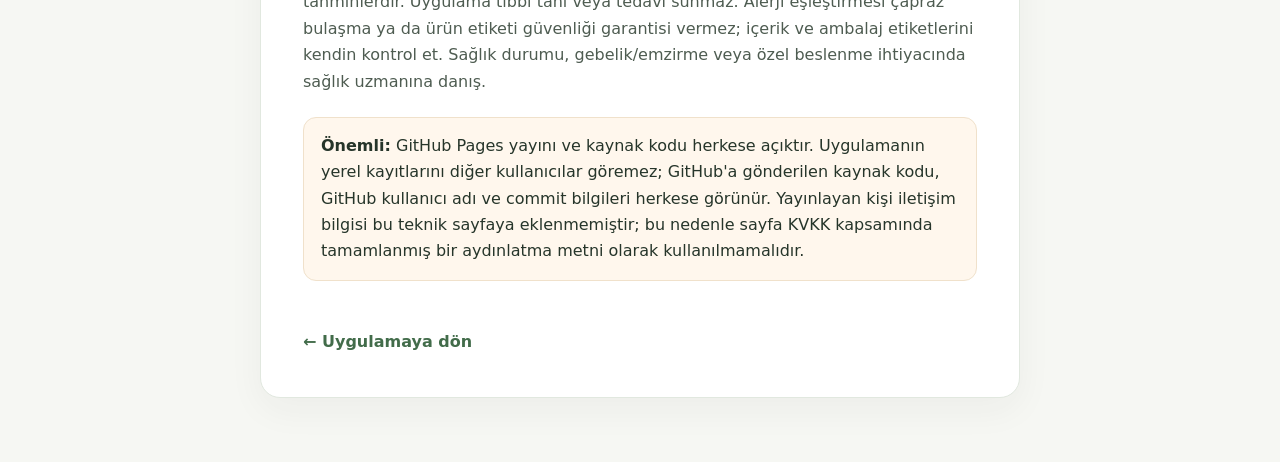
==== commit 5bc6680d: "Asistan kayıt doğrulaması ve onay güvenliği (gizlilik.html)" ====
--- a/gizlilik.html
+++ b/gizlilik.html
@@ -32,7 +32,7 @@
 
   <h2>Yerel beslenme asistanı</h2>
   <p>Yerel asistan varsayılan olarak kapalıdır. İlk kullanımdan önce etkinleştirmen gerekir. İzin verdiğinde profil, seçili gün kayıtları, evdeki malzemeler ve yerel tarif listesi yalnızca cihazında kural tabanlı yanıt üretmek için işlenir; mesajların veya sağlık verilerin harici bir yapay zekâ hizmetine gönderilmez. Sohbet geçmişi saklanmaz. “Asistan iznini kapat” düğmesi değerlendirmeyi durdurur; uygulama verilerini silmek de bu izni kaldırır.</p>
-  <p>Asistanın önerdiği su kaydı veya plan, açıkça “onayla” düğmesine dokunmadıkça uygulamaya eklenmez. Yanıtlar tahmin ve genel bilgilendirmedir; tanı, tedavi, ilaç veya kişiye özel tıbbi tavsiye değildir.</p>
+  <p>Asistanın önerdiği öğün kaydı, su kaydı veya plan, açıkça “onayla” düğmesine dokunmadıkça uygulamaya eklenmez. Öğün kaydı yerel listede tek besin ve gram miktarıyla sınırlıdır; birden fazla eşleşme varsa kayıt oluşturmaz. Onay beklerken seçili gün değişirse işlem iptal edilir. Yanıtlar tahmin ve genel bilgilendirmedir; tanı, tedavi, ilaç veya kişiye özel tıbbi tavsiye değildir.</p>
 
   <h2>Verilerini koruma ve silme</h2>
   <ul>
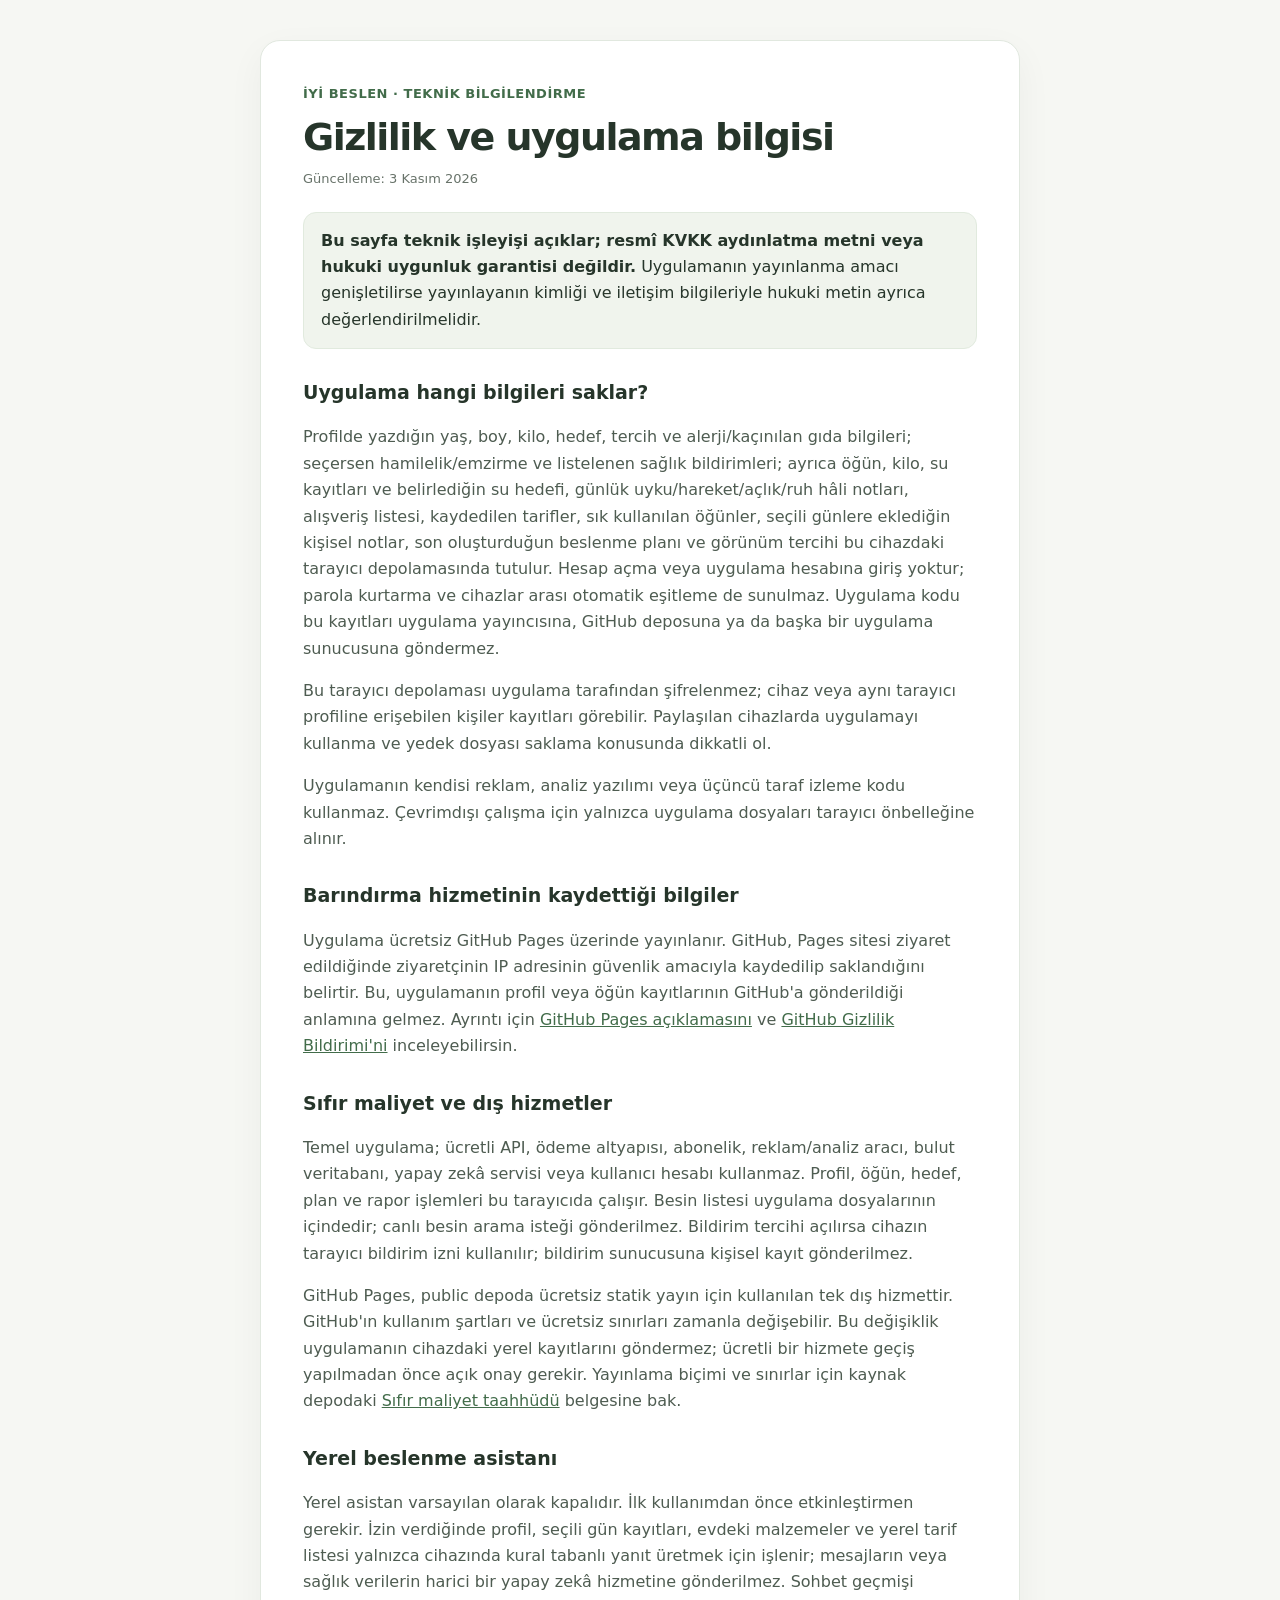
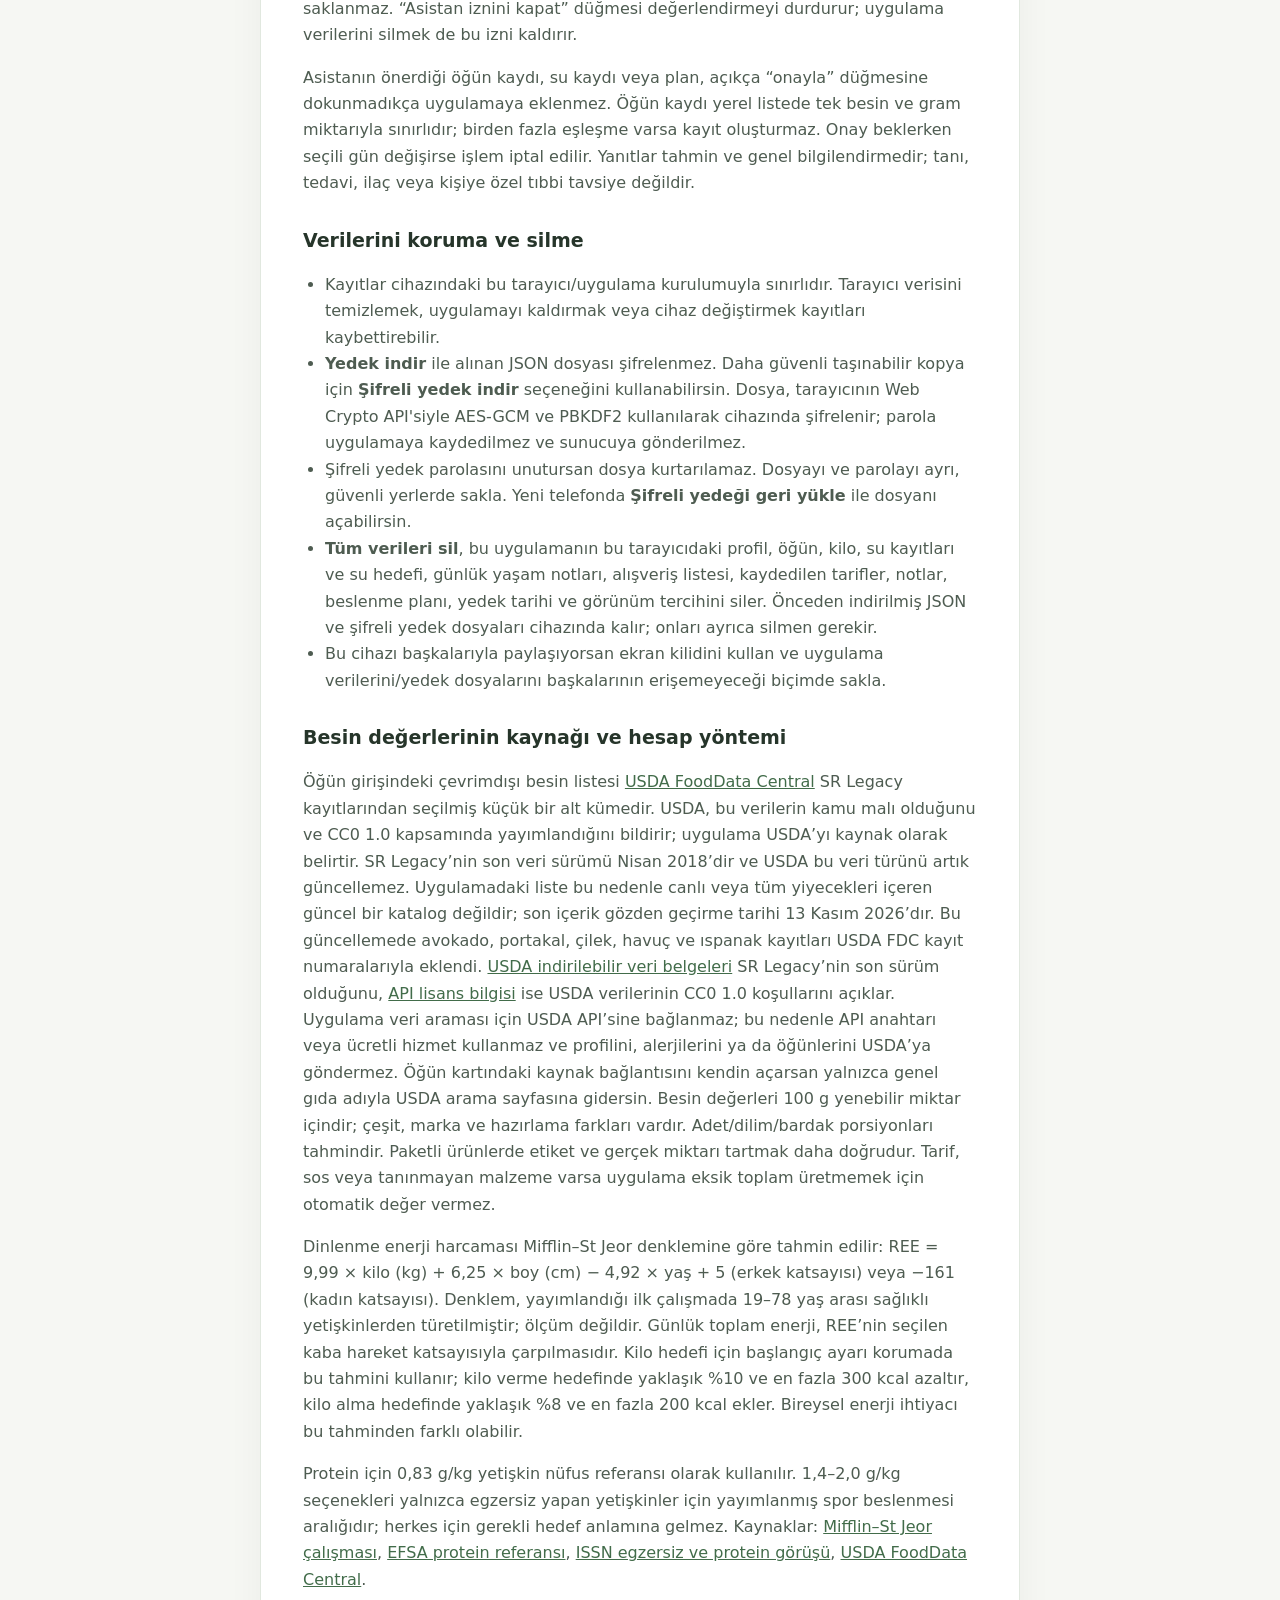
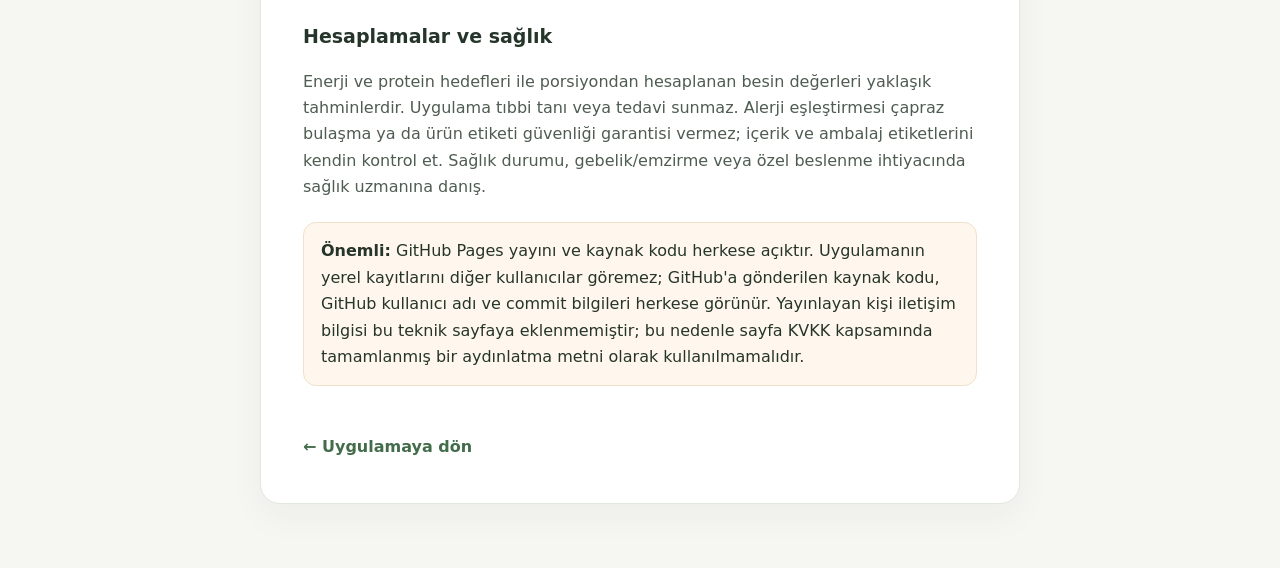
==== commit ac202d45: "Research-backed offline food database update" ====
--- a/gizlilik.html
+++ b/gizlilik.html
@@ -44,7 +44,7 @@
   </ul>
 
   <h2>Besin değerlerinin kaynağı ve hesap yöntemi</h2>
-  <p>Öğün girişindeki çevrimdışı genel besin listesi <a href="https://fdc.nal.usda.gov/" target="_blank" rel="noreferrer">USDA FoodData Central</a> SR Legacy kayıtlarından seçilmiş bir alt kümedir. USDA, FDC verilerinin kamu malı olduğunu ve CC0 1.0 kapsamında yayımlandığını bildirir; uygulama kaynak olarak USDA FoodData Central’ı gösterir. Uygulama veri araması için USDA API’sine bağlanmaz ve profilini, alerjilerini veya öğünlerini bu kaynağa göndermez. Öğün kartındaki USDA bağlantısını kendin açarsan, yalnızca genel gıda adıyla USDA arama sayfasına gidersin; kişisel kayıt gönderilmez. Besin değerleri 100 g yenebilir miktar için alınır; doğal ve marka farkları bulunur. Adet/dilim/bardak porsiyon ağırlıkları yaklaşık varsayımlardır. Ambalaj etiketi ve mutfak terazisi, marka veya gerçek porsiyon için daha doğru kaynaktır. Öğün planındaki tarifler ve miktarlar da listedeki malzemelerin gramları üzerinden aynı kaynakla toplanır. Tarif, sos veya tanınmayan malzeme varsa günlük öğün kaydı eksik toplam üretmemek için otomatik besin değeri vermez.</p>
+  <p>Öğün girişindeki çevrimdışı besin listesi <a href="https://fdc.nal.usda.gov/" target="_blank" rel="noreferrer">USDA FoodData Central</a> SR Legacy kayıtlarından seçilmiş küçük bir alt kümedir. USDA, bu verilerin kamu malı olduğunu ve CC0 1.0 kapsamında yayımlandığını bildirir; uygulama USDA’yı kaynak olarak belirtir. SR Legacy’nin son veri sürümü Nisan 2018’dir ve USDA bu veri türünü artık güncellemez. Uygulamadaki liste bu nedenle canlı veya tüm yiyecekleri içeren güncel bir katalog değildir; son içerik gözden geçirme tarihi 13 Kasım 2026’dır. Bu güncellemede avokado, portakal, çilek, havuç ve ıspanak kayıtları USDA FDC kayıt numaralarıyla eklendi. <a href="https://fdc.nal.usda.gov/download-datasets/" target="_blank" rel="noreferrer">USDA indirilebilir veri belgeleri</a> SR Legacy’nin son sürüm olduğunu, <a href="https://fdc.nal.usda.gov/api-guide/" target="_blank" rel="noreferrer">API lisans bilgisi</a> ise USDA verilerinin CC0 1.0 koşullarını açıklar. Uygulama veri araması için USDA API’sine bağlanmaz; bu nedenle API anahtarı veya ücretli hizmet kullanmaz ve profilini, alerjilerini ya da öğünlerini USDA’ya göndermez. Öğün kartındaki kaynak bağlantısını kendin açarsan yalnızca genel gıda adıyla USDA arama sayfasına gidersin. Besin değerleri 100 g yenebilir miktar içindir; çeşit, marka ve hazırlama farkları vardır. Adet/dilim/bardak porsiyonları tahmindir. Paketli ürünlerde etiket ve gerçek miktarı tartmak daha doğrudur. Tarif, sos veya tanınmayan malzeme varsa uygulama eksik toplam üretmemek için otomatik değer vermez.</p>
   <p>Dinlenme enerji harcaması Mifflin–St Jeor denklemine göre tahmin edilir: REE = 9,99 × kilo (kg) + 6,25 × boy (cm) − 4,92 × yaş + 5 (erkek katsayısı) veya −161 (kadın katsayısı). Denklem, yayımlandığı ilk çalışmada 19–78 yaş arası sağlıklı yetişkinlerden türetilmiştir; ölçüm değildir. Günlük toplam enerji, REE’nin seçilen kaba hareket katsayısıyla çarpılmasıdır. Kilo hedefi için başlangıç ayarı korumada bu tahmini kullanır; kilo verme hedefinde yaklaşık %10 ve en fazla 300 kcal azaltır, kilo alma hedefinde yaklaşık %8 ve en fazla 200 kcal ekler. Bireysel enerji ihtiyacı bu tahminden farklı olabilir.</p>
   <p>Protein için 0,83 g/kg yetişkin nüfus referansı olarak kullanılır. 1,4–2,0 g/kg seçenekleri yalnızca egzersiz yapan yetişkinler için yayımlanmış spor beslenmesi aralığıdır; herkes için gerekli hedef anlamına gelmez. Kaynaklar: <a href="https://pubmed.ncbi.nlm.nih.gov/2305711/">Mifflin–St Jeor çalışması</a>, <a href="https://www.efsa.europa.eu/en/efsajournal/pub/2557">EFSA protein referansı</a>, <a href="https://pmc.ncbi.nlm.nih.gov/articles/PMC5477153/">ISSN egzersiz ve protein görüşü</a>, <a href="https://fdc.nal.usda.gov/">USDA FoodData Central</a>.</p>
 
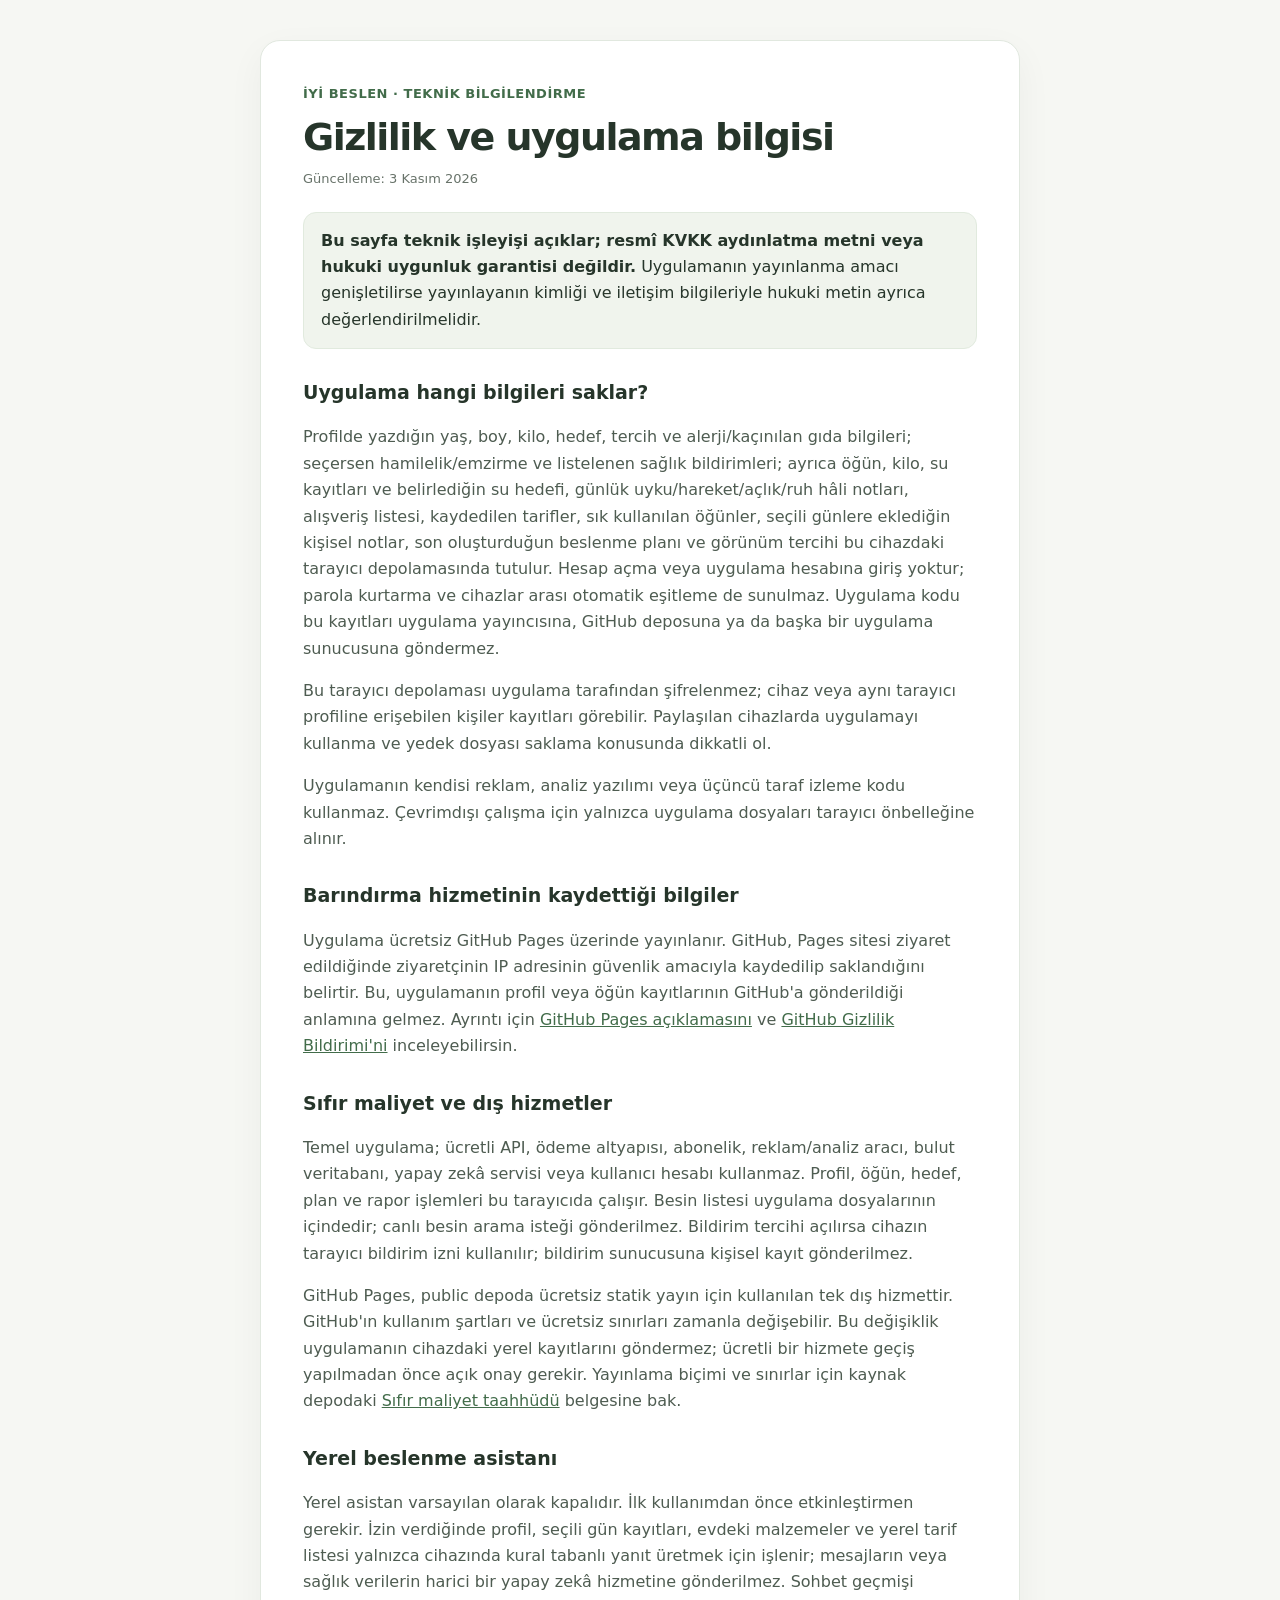
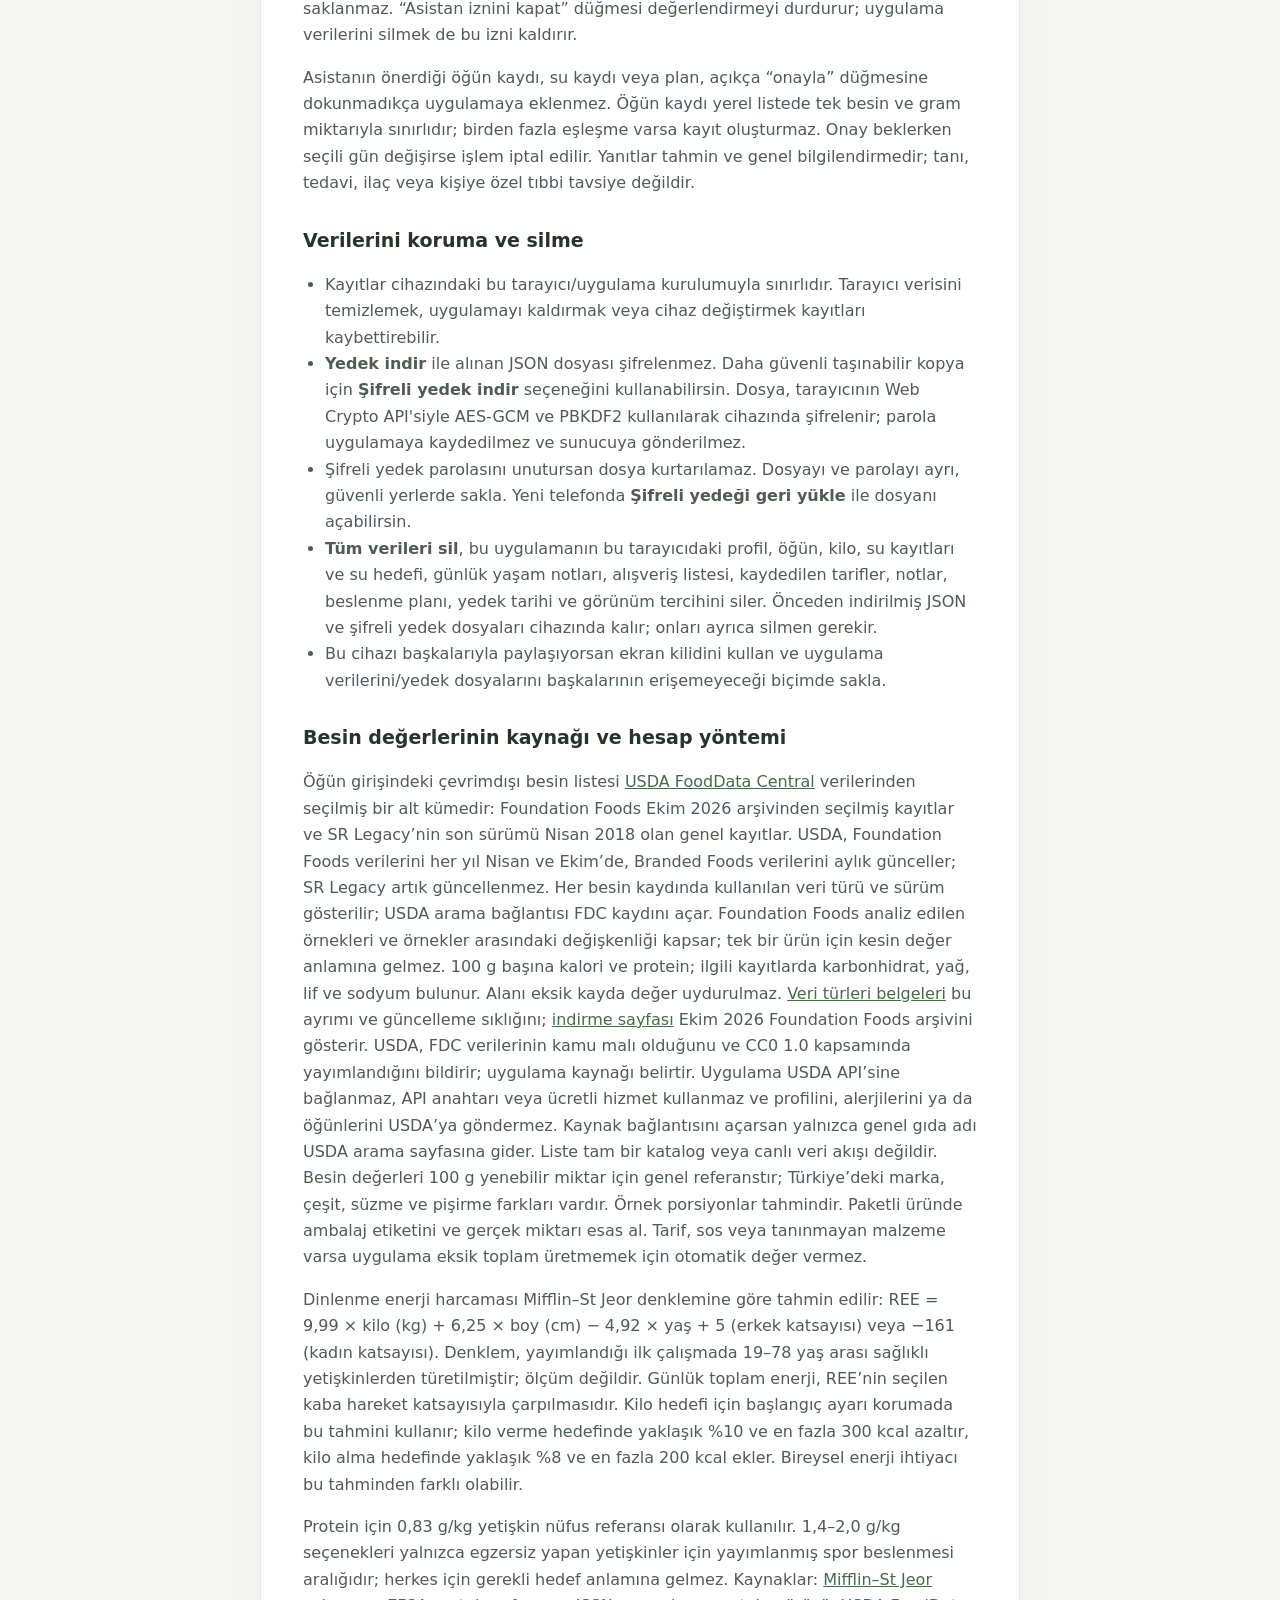
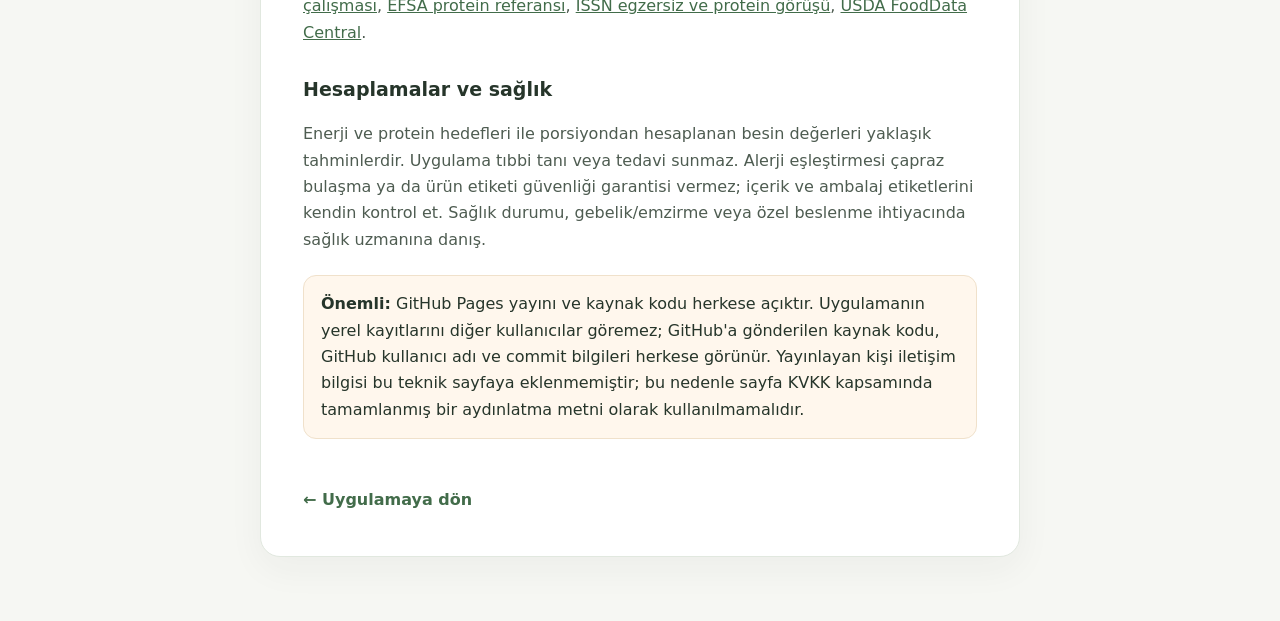
==== commit 60f6444c: "Expand nutrition data and recipe guidance" ====
--- a/gizlilik.html
+++ b/gizlilik.html
@@ -44,7 +44,7 @@
   </ul>
 
   <h2>Besin değerlerinin kaynağı ve hesap yöntemi</h2>
-  <p>Öğün girişindeki çevrimdışı besin listesi <a href="https://fdc.nal.usda.gov/" target="_blank" rel="noreferrer">USDA FoodData Central</a> SR Legacy kayıtlarından seçilmiş küçük bir alt kümedir. USDA, bu verilerin kamu malı olduğunu ve CC0 1.0 kapsamında yayımlandığını bildirir; uygulama USDA’yı kaynak olarak belirtir. SR Legacy’nin son veri sürümü Nisan 2018’dir ve USDA bu veri türünü artık güncellemez. Uygulamadaki liste bu nedenle canlı veya tüm yiyecekleri içeren güncel bir katalog değildir; son içerik gözden geçirme tarihi 13 Kasım 2026’dır. Bu güncellemede avokado, portakal, çilek, havuç ve ıspanak kayıtları USDA FDC kayıt numaralarıyla eklendi. <a href="https://fdc.nal.usda.gov/download-datasets/" target="_blank" rel="noreferrer">USDA indirilebilir veri belgeleri</a> SR Legacy’nin son sürüm olduğunu, <a href="https://fdc.nal.usda.gov/api-guide/" target="_blank" rel="noreferrer">API lisans bilgisi</a> ise USDA verilerinin CC0 1.0 koşullarını açıklar. Uygulama veri araması için USDA API’sine bağlanmaz; bu nedenle API anahtarı veya ücretli hizmet kullanmaz ve profilini, alerjilerini ya da öğünlerini USDA’ya göndermez. Öğün kartındaki kaynak bağlantısını kendin açarsan yalnızca genel gıda adıyla USDA arama sayfasına gidersin. Besin değerleri 100 g yenebilir miktar içindir; çeşit, marka ve hazırlama farkları vardır. Adet/dilim/bardak porsiyonları tahmindir. Paketli ürünlerde etiket ve gerçek miktarı tartmak daha doğrudur. Tarif, sos veya tanınmayan malzeme varsa uygulama eksik toplam üretmemek için otomatik değer vermez.</p>
+  <p>Öğün girişindeki çevrimdışı besin listesi <a href="https://fdc.nal.usda.gov/" target="_blank" rel="noreferrer">USDA FoodData Central</a> verilerinden seçilmiş bir alt kümedir: Foundation Foods Ekim 2026 arşivinden seçilmiş kayıtlar ve SR Legacy’nin son sürümü Nisan 2018 olan genel kayıtlar. USDA, Foundation Foods verilerini her yıl Nisan ve Ekim’de, Branded Foods verilerini aylık günceller; SR Legacy artık güncellenmez. Her besin kaydında kullanılan veri türü ve sürüm gösterilir; USDA arama bağlantısı FDC kaydını açar. Foundation Foods analiz edilen örnekleri ve örnekler arasındaki değişkenliği kapsar; tek bir ürün için kesin değer anlamına gelmez. 100 g başına kalori ve protein; ilgili kayıtlarda karbonhidrat, yağ, lif ve sodyum bulunur. Alanı eksik kayda değer uydurulmaz. <a href="https://fdc.nal.usda.gov/data-documentation/" target="_blank" rel="noreferrer">Veri türleri belgeleri</a> bu ayrımı ve güncelleme sıklığını; <a href="https://fdc.nal.usda.gov/download-datasets/" target="_blank" rel="noreferrer">indirme sayfası</a> Ekim 2026 Foundation Foods arşivini gösterir. USDA, FDC verilerinin kamu malı olduğunu ve CC0 1.0 kapsamında yayımlandığını bildirir; uygulama kaynağı belirtir. Uygulama USDA API’sine bağlanmaz, API anahtarı veya ücretli hizmet kullanmaz ve profilini, alerjilerini ya da öğünlerini USDA’ya göndermez. Kaynak bağlantısını açarsan yalnızca genel gıda adı USDA arama sayfasına gider. Liste tam bir katalog veya canlı veri akışı değildir. Besin değerleri 100 g yenebilir miktar için genel referanstır; Türkiye’deki marka, çeşit, süzme ve pişirme farkları vardır. Örnek porsiyonlar tahmindir. Paketli üründe ambalaj etiketini ve gerçek miktarı esas al. Tarif, sos veya tanınmayan malzeme varsa uygulama eksik toplam üretmemek için otomatik değer vermez.</p>
   <p>Dinlenme enerji harcaması Mifflin–St Jeor denklemine göre tahmin edilir: REE = 9,99 × kilo (kg) + 6,25 × boy (cm) − 4,92 × yaş + 5 (erkek katsayısı) veya −161 (kadın katsayısı). Denklem, yayımlandığı ilk çalışmada 19–78 yaş arası sağlıklı yetişkinlerden türetilmiştir; ölçüm değildir. Günlük toplam enerji, REE’nin seçilen kaba hareket katsayısıyla çarpılmasıdır. Kilo hedefi için başlangıç ayarı korumada bu tahmini kullanır; kilo verme hedefinde yaklaşık %10 ve en fazla 300 kcal azaltır, kilo alma hedefinde yaklaşık %8 ve en fazla 200 kcal ekler. Bireysel enerji ihtiyacı bu tahminden farklı olabilir.</p>
   <p>Protein için 0,83 g/kg yetişkin nüfus referansı olarak kullanılır. 1,4–2,0 g/kg seçenekleri yalnızca egzersiz yapan yetişkinler için yayımlanmış spor beslenmesi aralığıdır; herkes için gerekli hedef anlamına gelmez. Kaynaklar: <a href="https://pubmed.ncbi.nlm.nih.gov/2305711/">Mifflin–St Jeor çalışması</a>, <a href="https://www.efsa.europa.eu/en/efsajournal/pub/2557">EFSA protein referansı</a>, <a href="https://pmc.ncbi.nlm.nih.gov/articles/PMC5477153/">ISSN egzersiz ve protein görüşü</a>, <a href="https://fdc.nal.usda.gov/">USDA FoodData Central</a>.</p>
 
